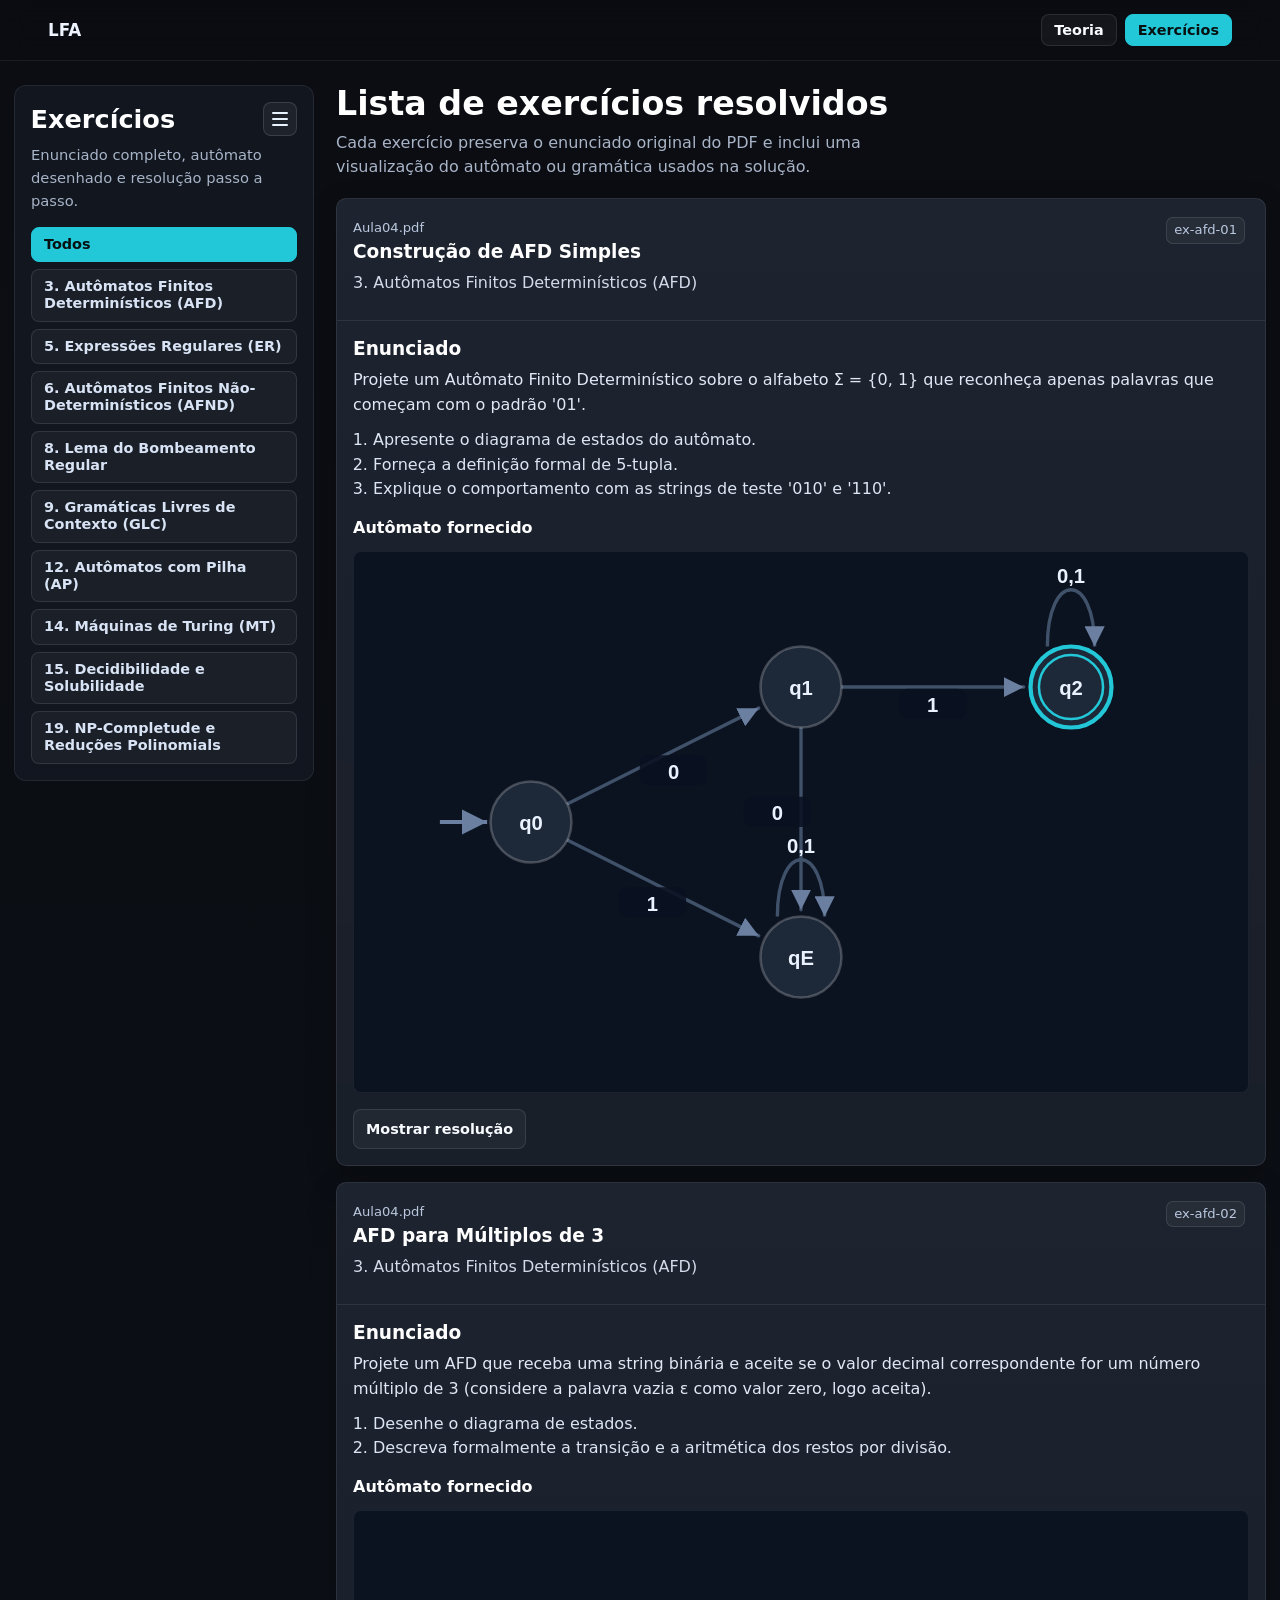
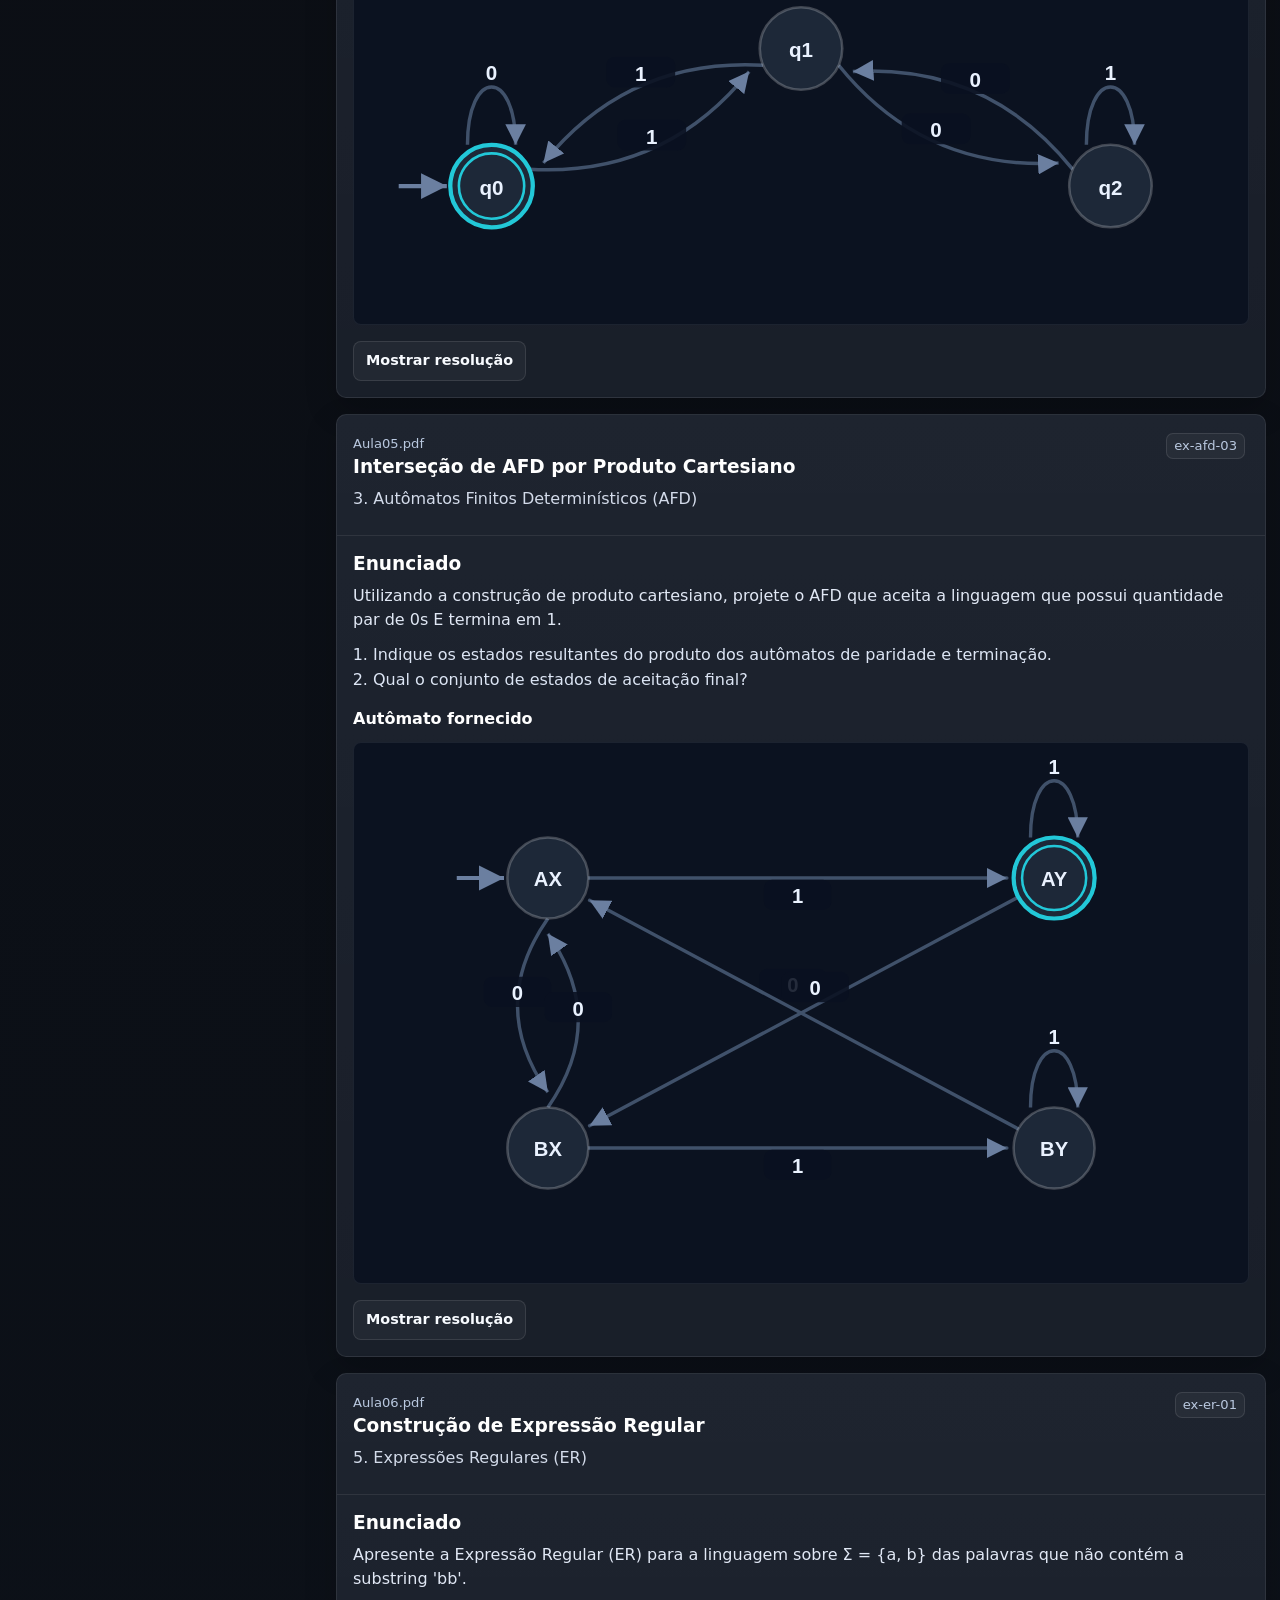
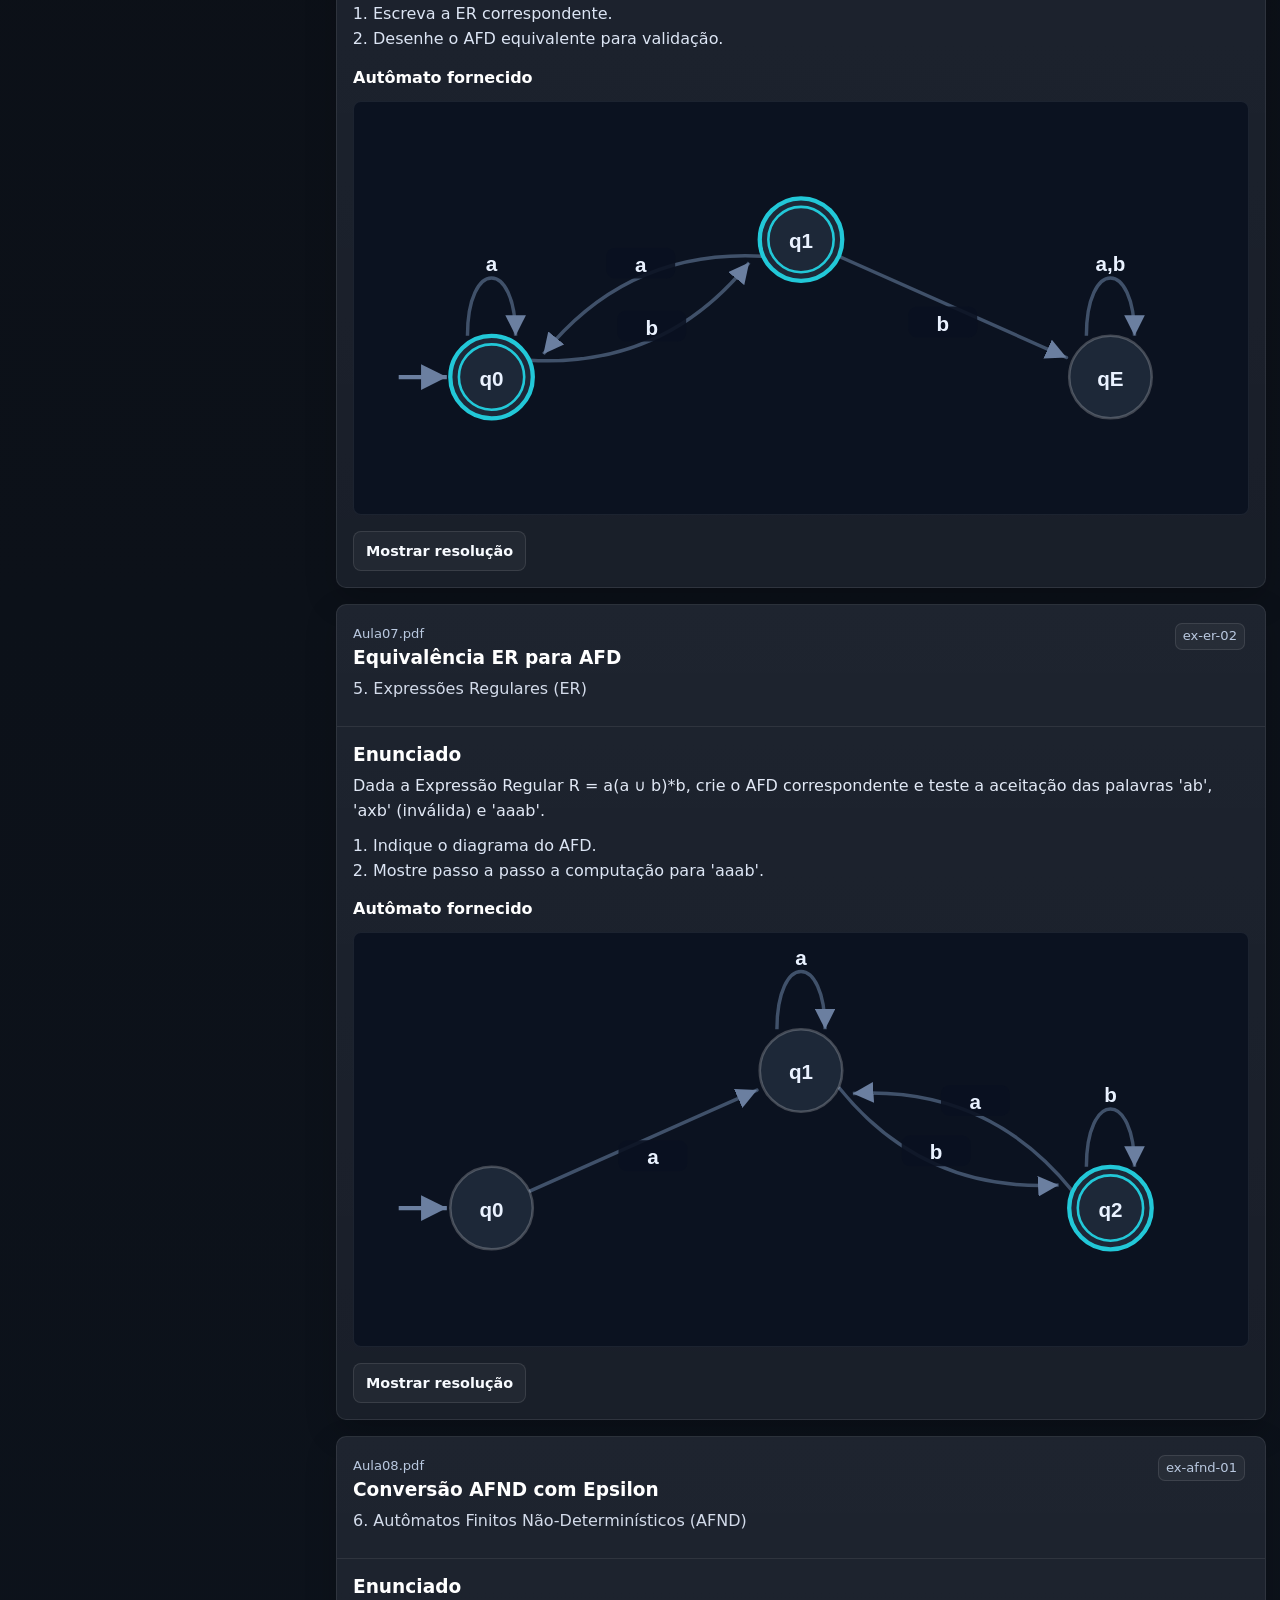
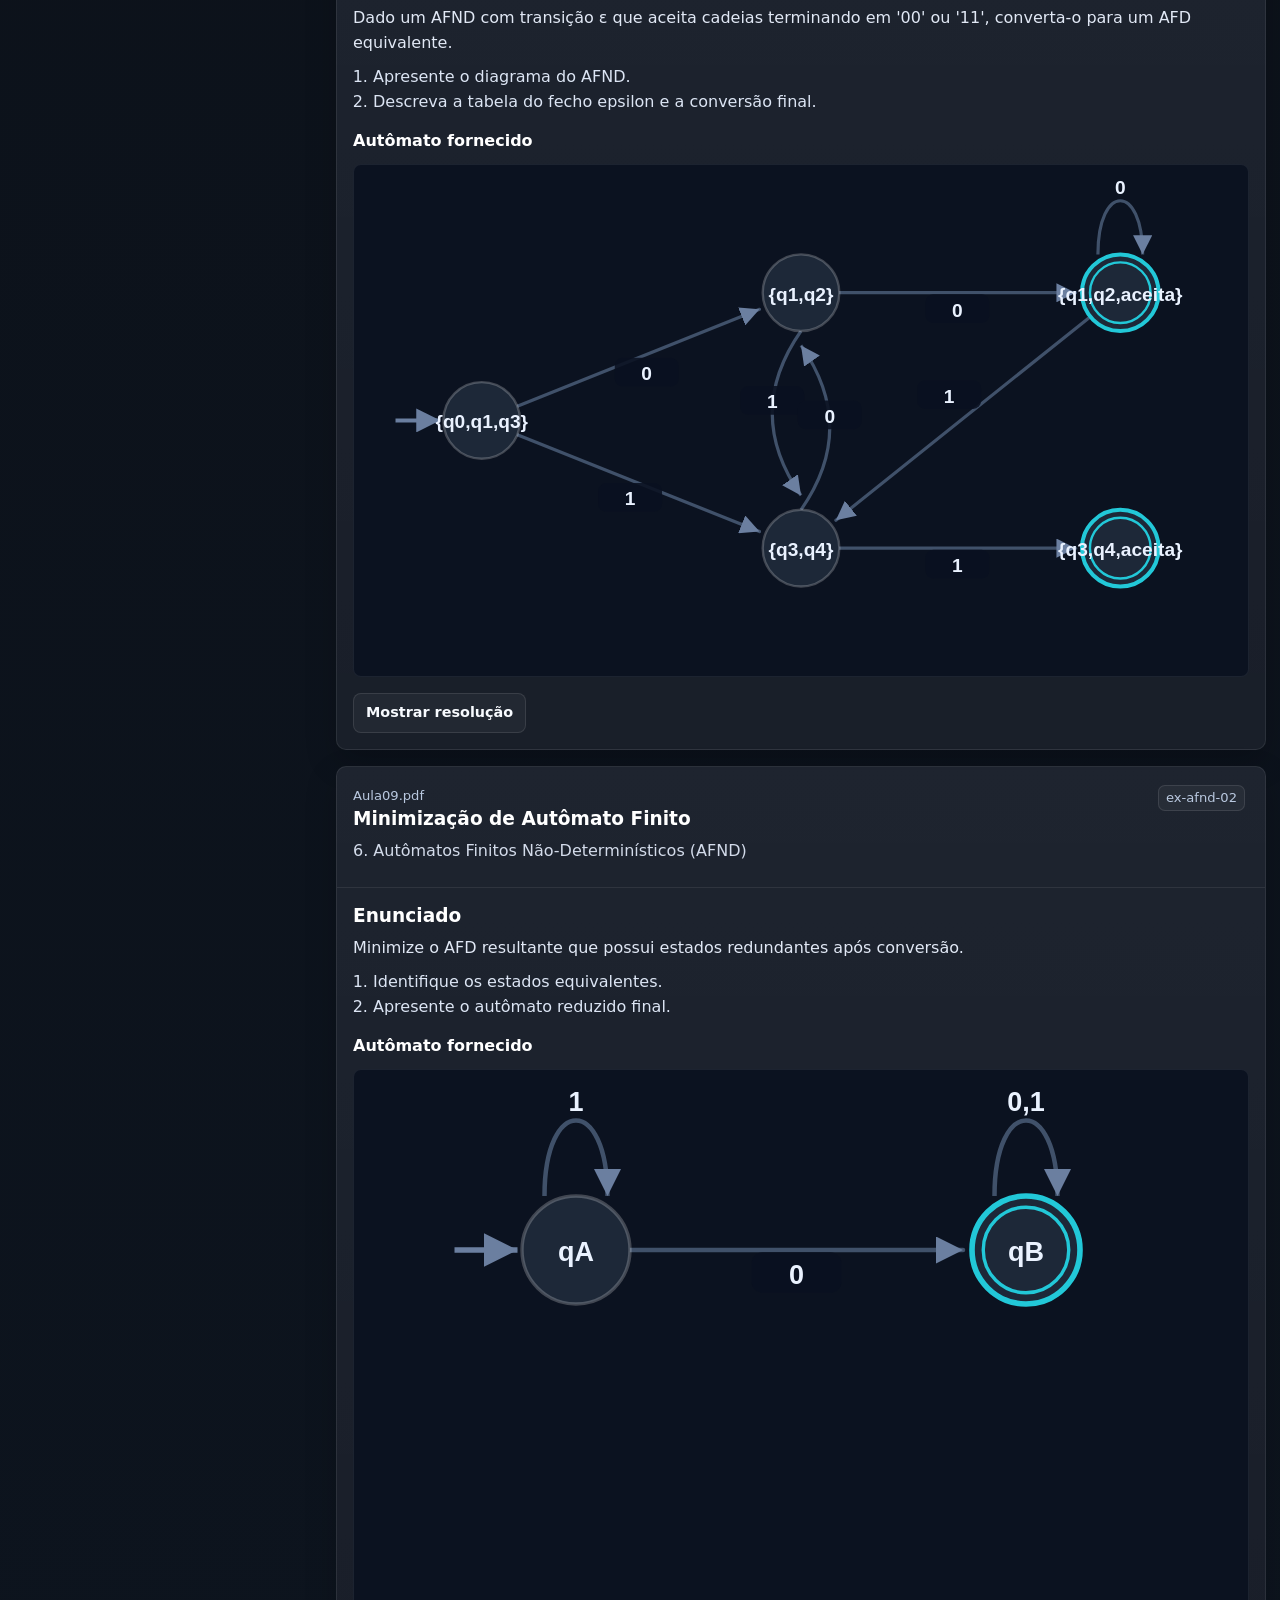
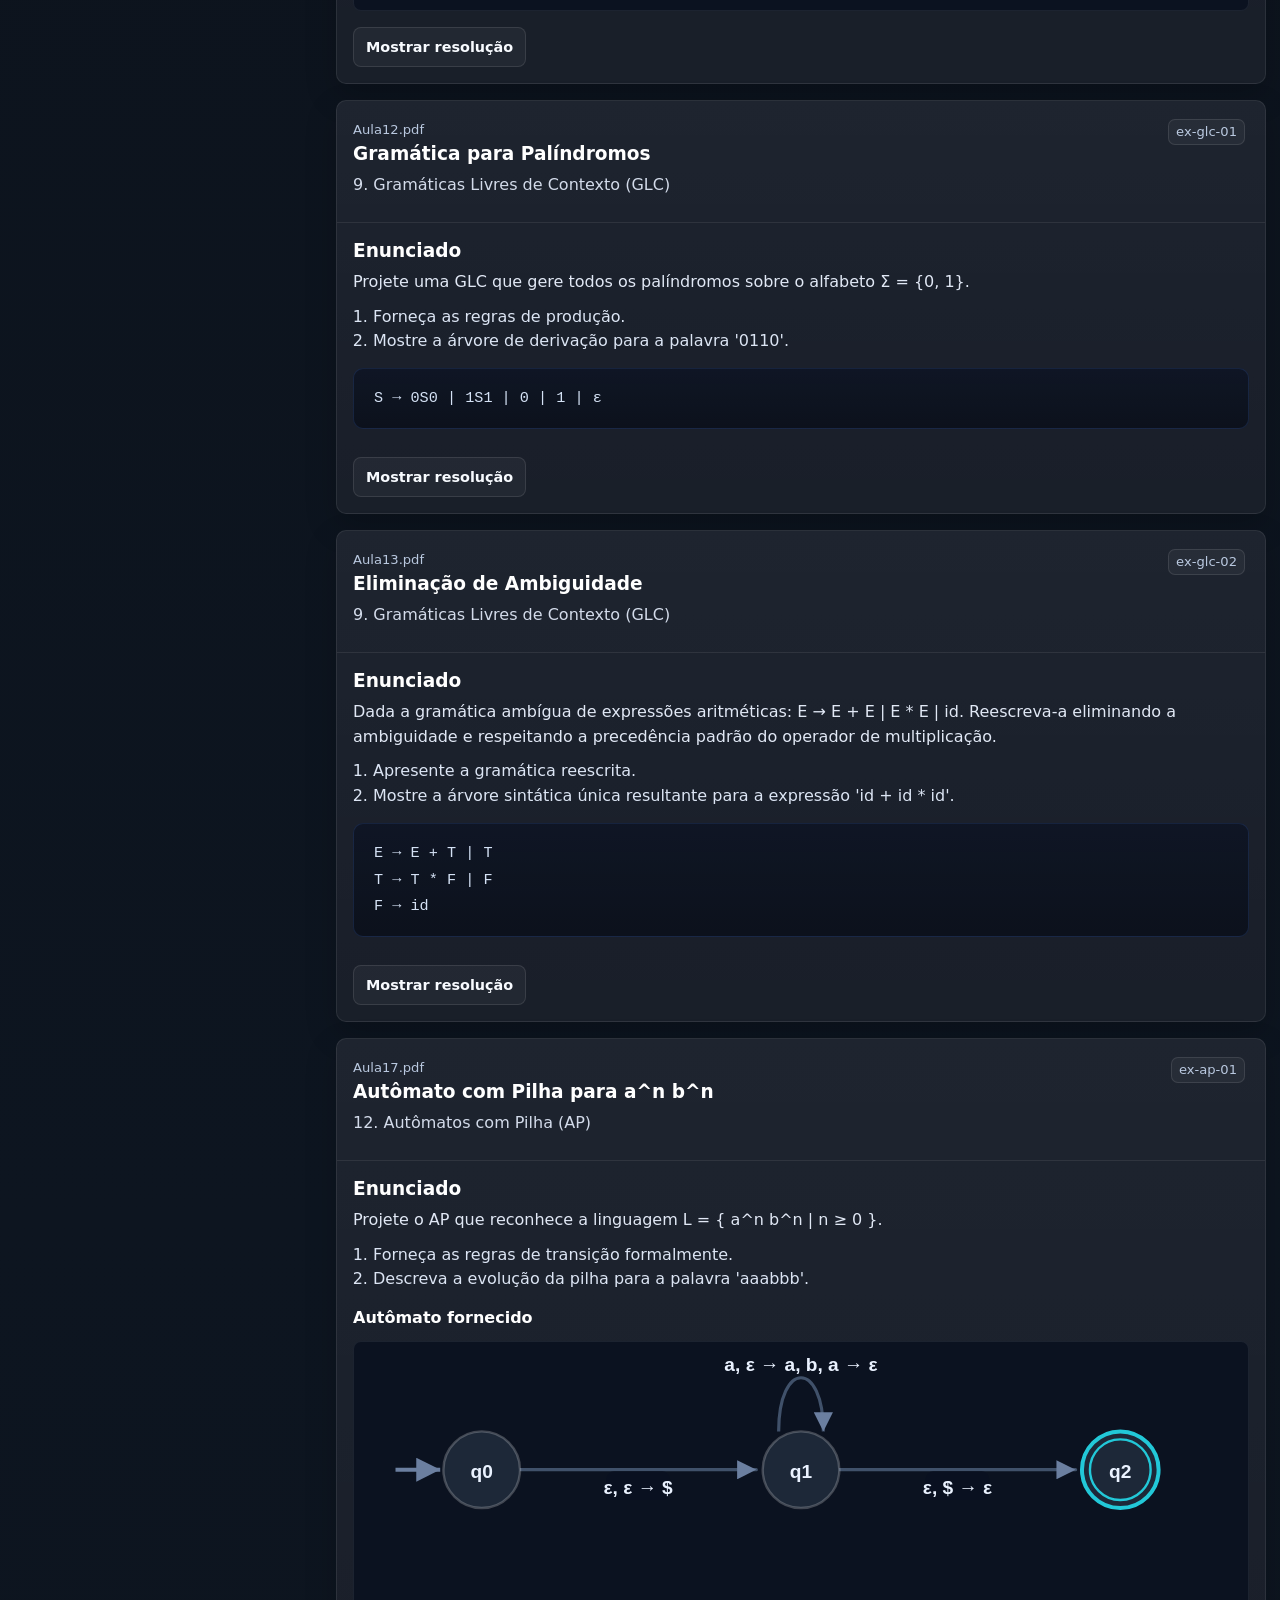
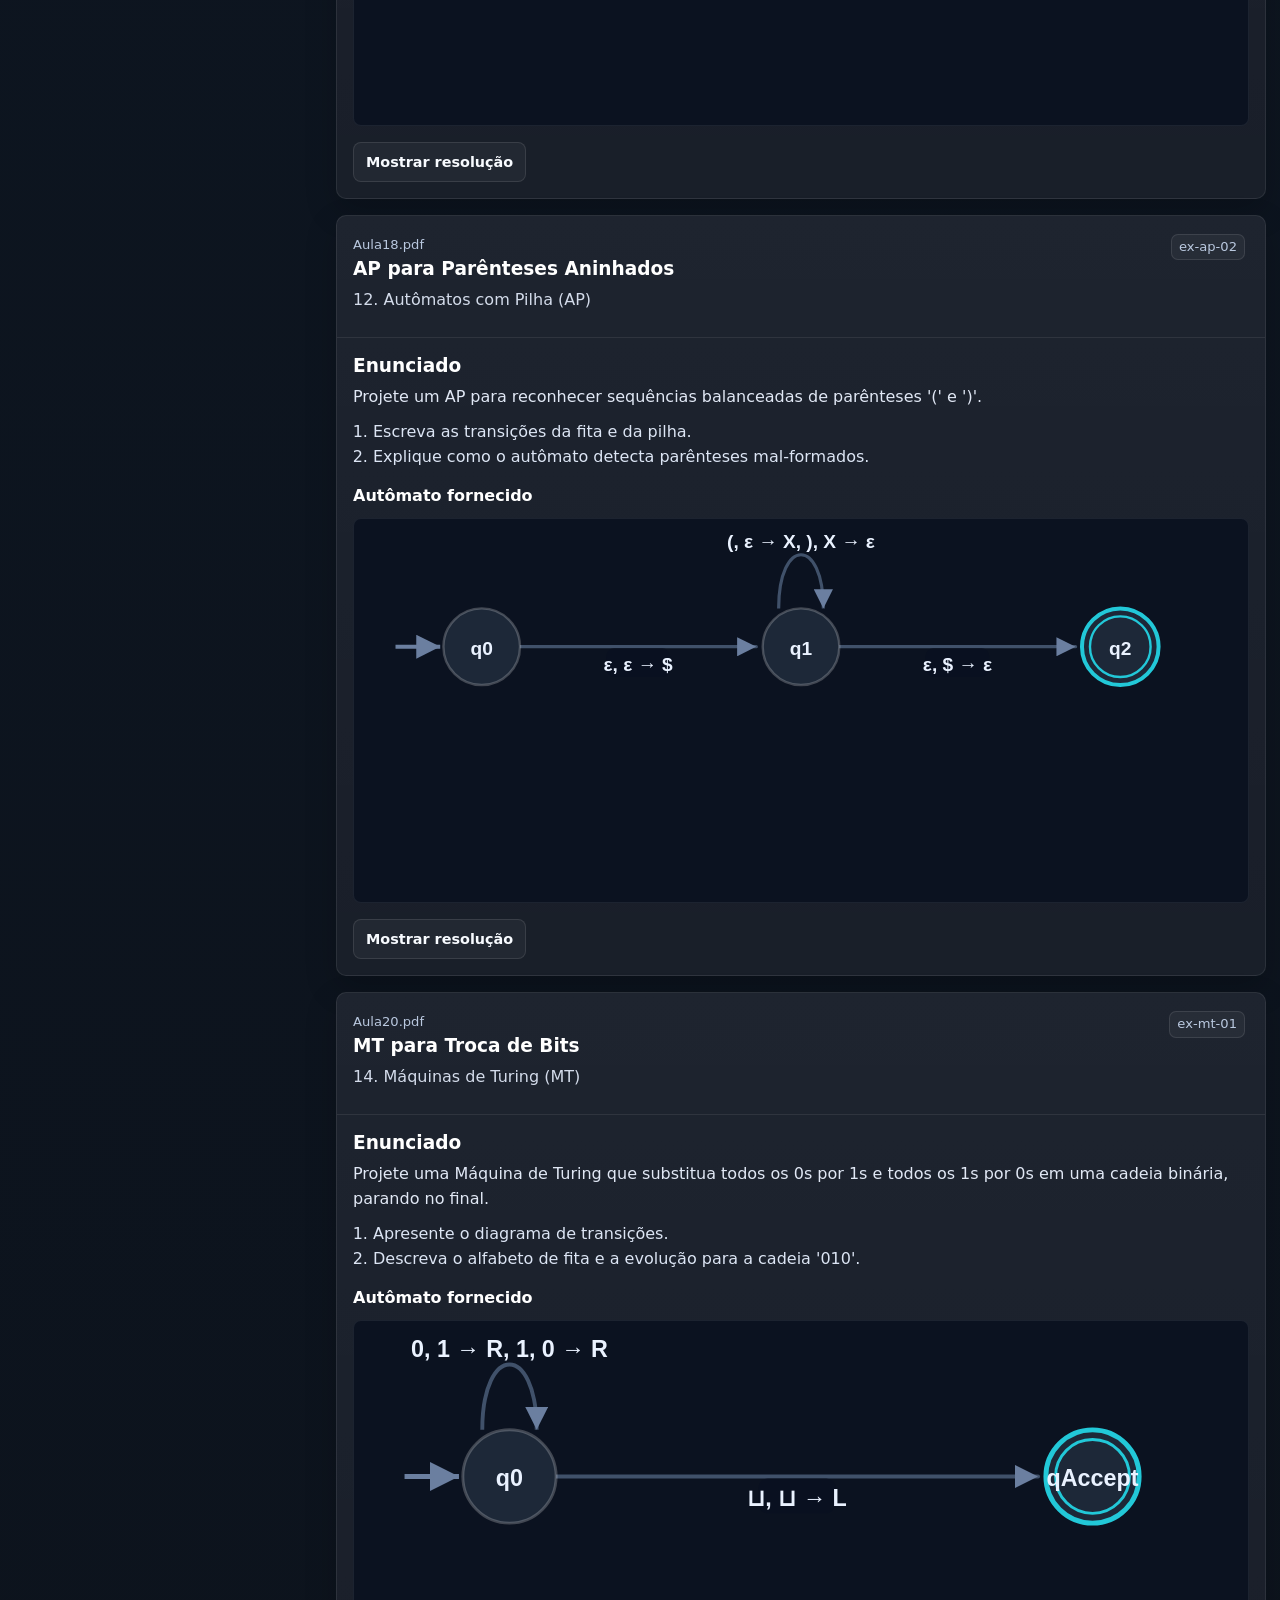
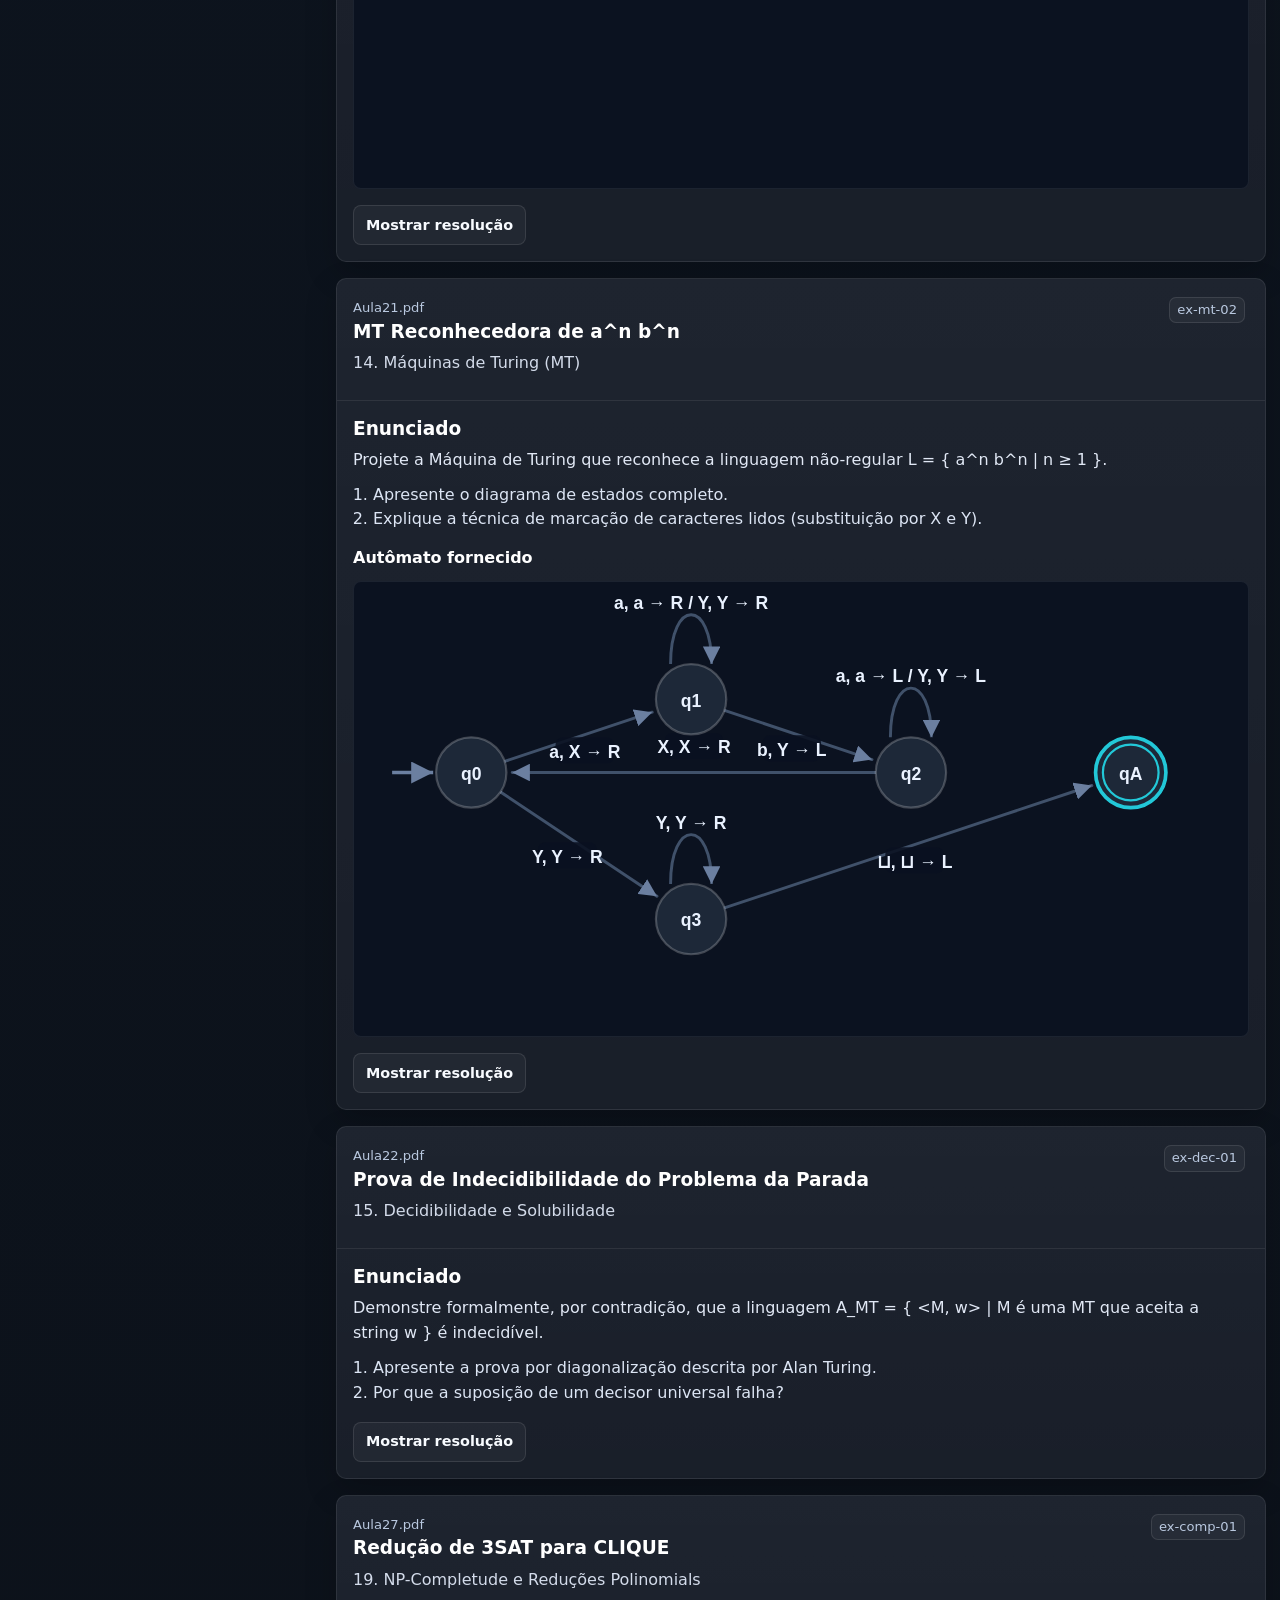
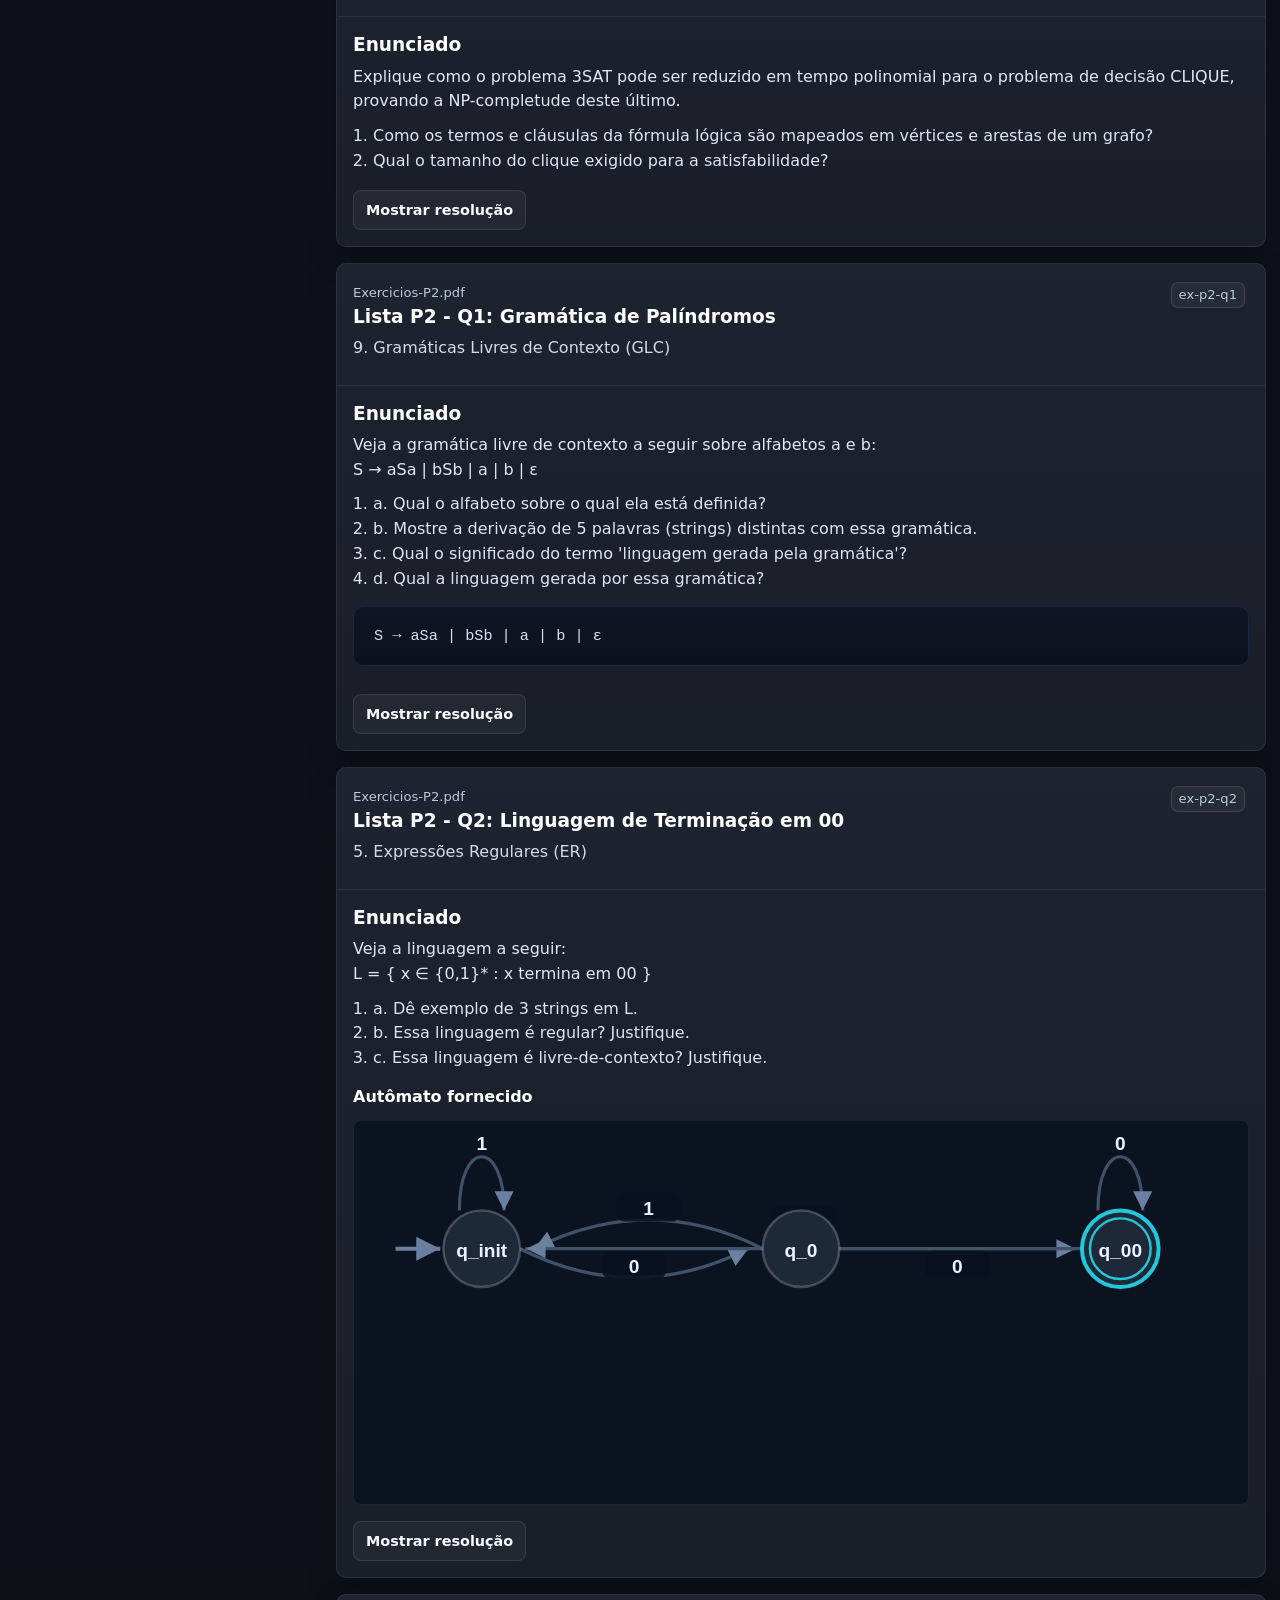
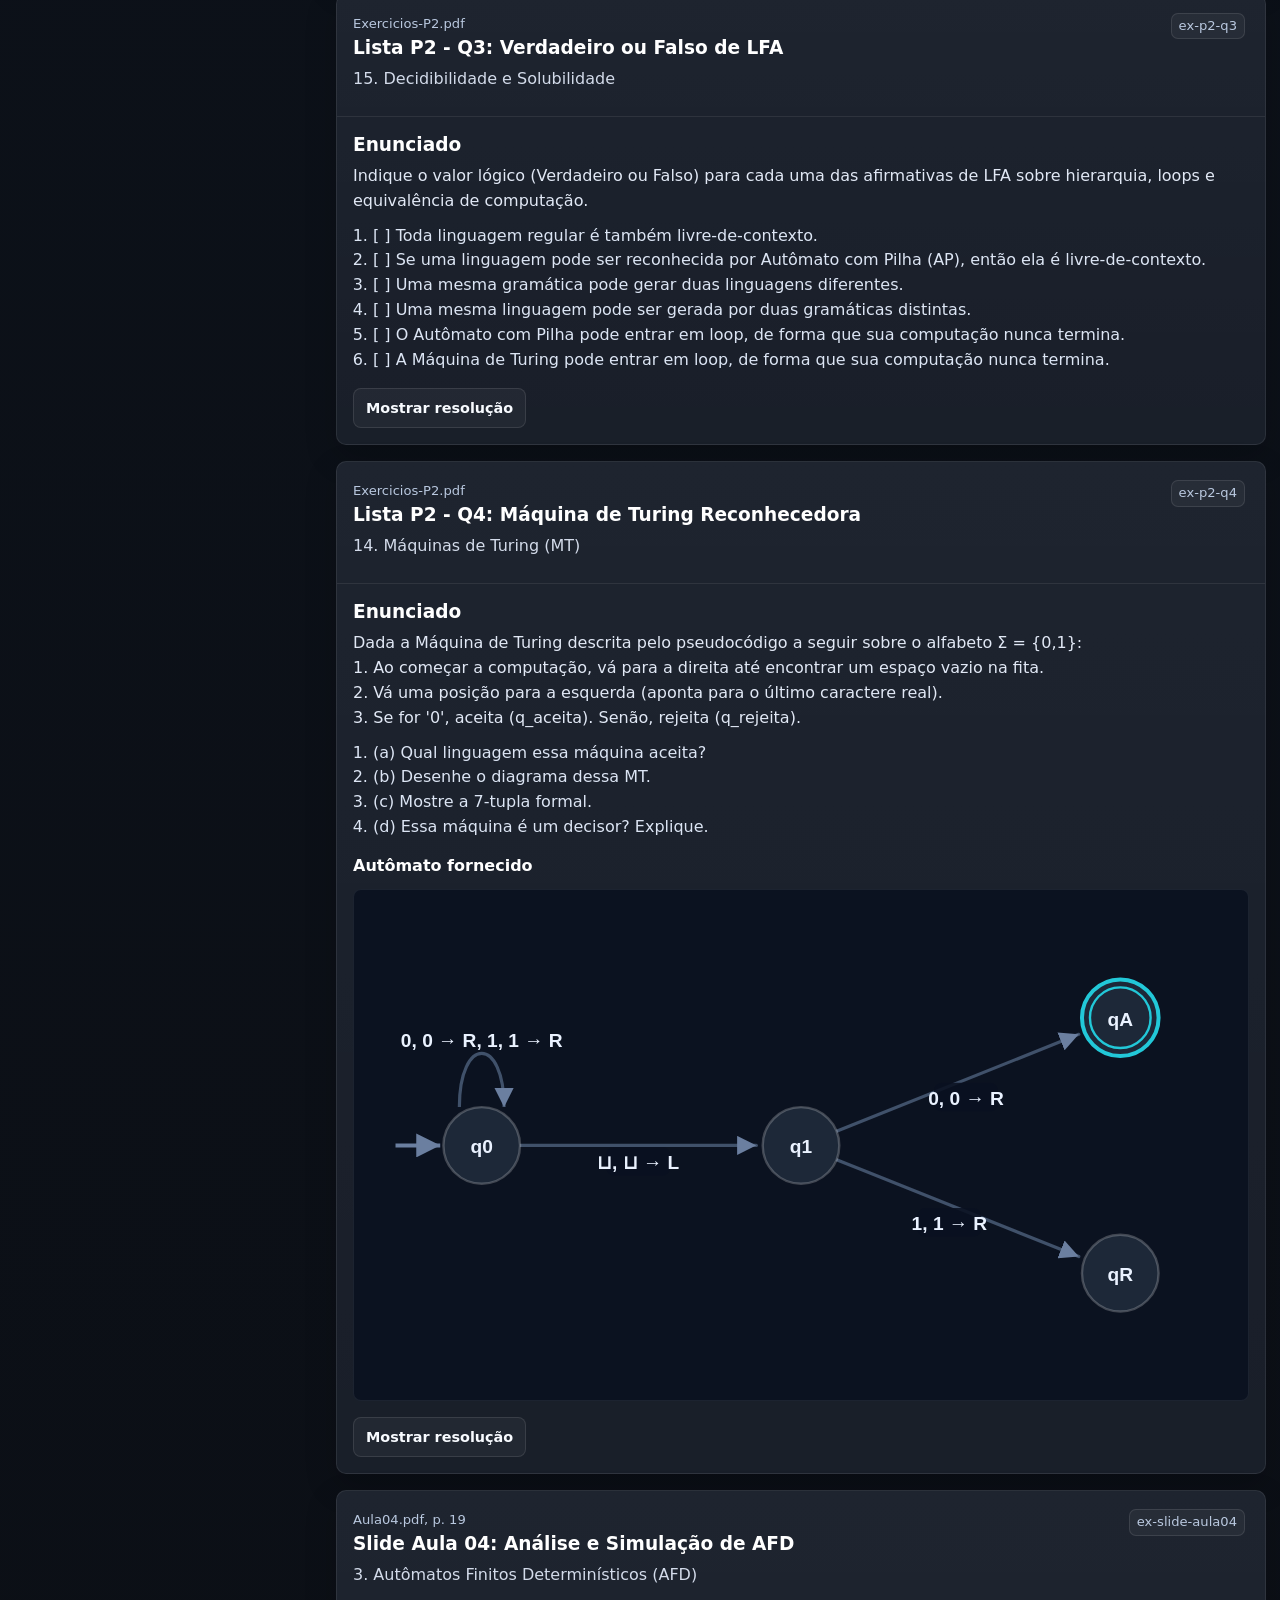
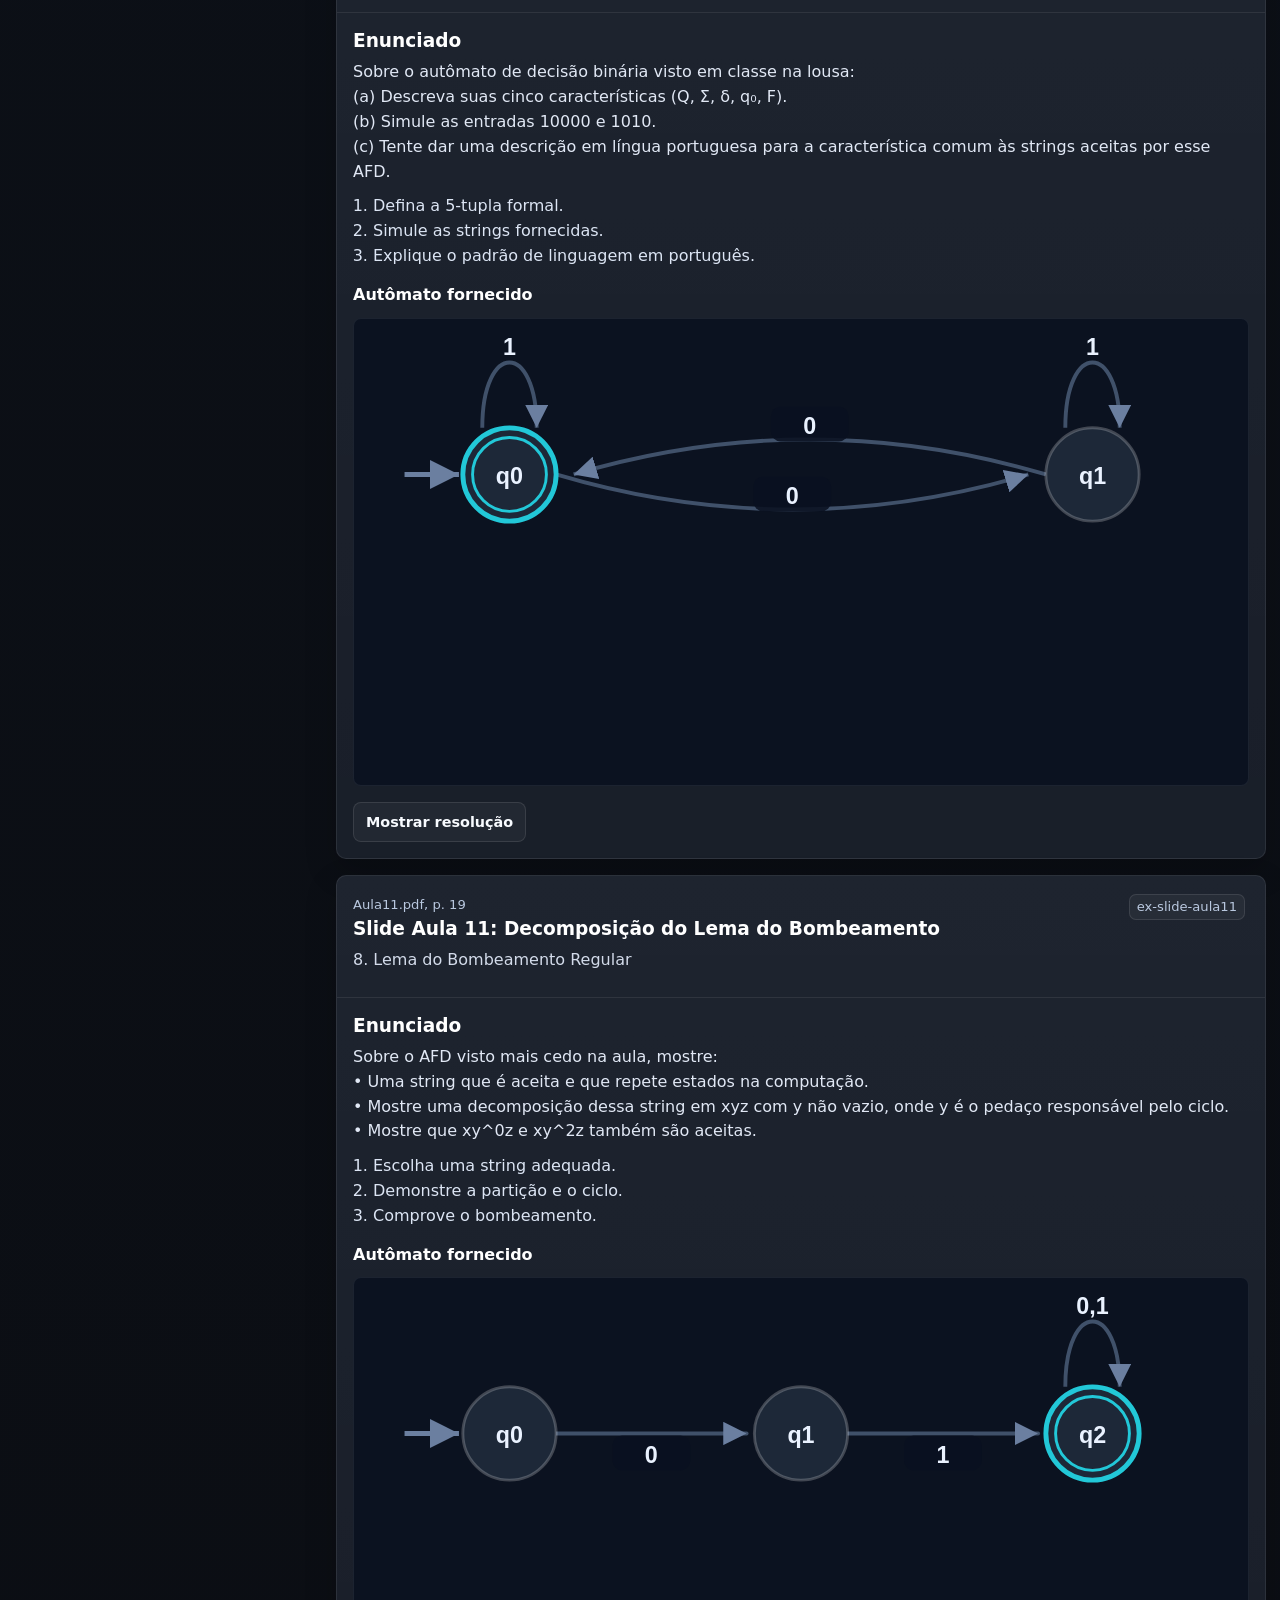
==== exercicios/index.html @ 789943cb "Initial commit" ====
<!doctype html>
<html lang="pt-BR">
<head>
  <meta charset="utf-8" />
  <meta name="viewport" content="width=device-width, initial-scale=1" />
  <meta name="description" content="Exercícios resolvidos de Linguagens Formais e Autômatos com enunciado, autômatos desenhados e resolução passo a passo." />
  <link rel="icon" href="data:," />
  <link rel="stylesheet" href="../assets/css/site.css" />
  <title>Exercícios - LFA</title>
</head>
<body data-view="exercises">
  <header class="topbar">
      <a class="brand" href="../index.html">LFA</a>
    <nav class="main-nav" aria-label="Navegação principal">
      <a href="../teoria/index.html">Teoria</a>
      <a class="active" href="index.html">Exercícios</a>
    </nav>
  </header>

  <main class="app-layout" data-sidebar-layout>
    <aside id="exerciseRail" class="rail">
      <div class="rail-head">
        <h1 class="rail-title">Exercícios</h1>
        <button class="rail-toggle" type="button" data-sidebar-toggle aria-controls="exerciseRail" aria-expanded="true" title="Recolher menu">
          <span class="rail-toggle-lines" aria-hidden="true"></span>
          <span class="sr-only">Alternar menu lateral</span>
        </button>
      </div>
      <div class="rail-content">
        <p>Enunciado completo, autômato desenhado e resolução passo a passo.</p>
        <div id="exerciseFilters" class="tab-list"></div>
      </div>
    </aside>
    <section class="content-stage">
      <div class="section-heading tight">
        <h2>Lista de exercícios resolvidos</h2>
        <p>Cada exercício preserva o enunciado original do PDF e inclui uma visualização do autômato ou gramática usados na solução.</p>
      </div>
      <div id="exerciseList" class="exercise-list"></div>
    </section>
  </main>

  <script src="../assets/js/site-data.js"></script>
  <script src="../assets/js/site.js"></script>
</body>
</html>
---- assets/css/site.css ----
/* ===================================================================
   Linguagens Formais e Autômatos – site.css
   Dark-themed · Glassmorphism · Cyan/Teal accent
   =================================================================== */

/* ── Design Tokens ────────────────────────────────────────────────── */
:root{
  --bg:#0b0d12;
  --bg-soft:#111722;
  --panel:#151b26;
  --panel-2:#1c2533;
  --text:#eef4ff;
  --muted:#a8b4c7;
  --line:#344256;
  --accent:#22c8d8;          /* cyan/teal – cor primária */
  --accent-dark:#179ba8;
  --accent-glow:rgba(34,200,216,.25);
  --blue:#4f8cff;
  --orange:#f5a524;
  --red:#ef4b4b;
  --purple:#a77cff;
  --green:#1db77f;
  --shadow:0 18px 48px rgba(0,0,0,.28);
}

/* ── Reset & Base ─────────────────────────────────────────────────── */
*{box-sizing:border-box}
html{scroll-behavior:smooth}
body{
  margin:0;
  background:linear-gradient(180deg,#0b0d12 0%,#0d1520 44%,#0b0d12 100%);
  color:var(--text);
  font-family:Inter,ui-sans-serif,system-ui,-apple-system,Segoe UI,Roboto,Arial,sans-serif;
  line-height:1.55;
}
a{color:inherit;text-decoration:none}
p{color:#d3dbea;margin:8px 0}
h1,h2,h3{margin:0;color:#fff;letter-spacing:0}
h1{font-size:clamp(2.2rem,4.6vw,4.9rem);line-height:1.02}
h2{font-size:clamp(1.6rem,2.6vw,2.4rem);line-height:1.12}
h3{font-size:1.16rem;line-height:1.25}

/* ── Utility ──────────────────────────────────────────────────────── */
.sr-only{
  position:absolute;
  width:1px;
  height:1px;
  padding:0;
  margin:-1px;
  overflow:hidden;
  clip:rect(0,0,0,0);
  white-space:nowrap;
  border:0;
}

/* ── Topbar ───────────────────────────────────────────────────────── */
.topbar{
  position:sticky;
  z-index:20;
  top:0;
  display:flex;
  align-items:center;
  justify-content:space-between;
  gap:18px;
  padding:14px clamp(18px,4vw,48px);
  background:rgba(11,13,18,.84);
  border-bottom:1px solid rgba(255,255,255,.07);
  backdrop-filter:blur(14px);
}
.brand{font-weight:850;font-size:1.05rem}

/* ── Navigation ───────────────────────────────────────────────────── */
.main-nav{display:flex;gap:8px;flex-wrap:wrap;justify-content:flex-end}
.main-nav a,.button,.tab-list button,.step-controls button{
  border:1px solid rgba(255,255,255,.1);
  background:rgba(255,255,255,.045);
  color:#f8fbff;
  border-radius:8px;
  padding:8px 12px;
  font:700 .9rem/1 Inter,system-ui,sans-serif;
  cursor:pointer;
}
.main-nav a:hover,.main-nav a.active,.button.primary,.tab-list button.active,.step-controls button:hover{
  background:var(--accent);
  border-color:var(--accent);
  color:#071111;
}

/* ── Main container ───────────────────────────────────────────────── */
main{width:min(1180px,calc(100% - 36px));margin:0 auto}

/* ── Hero ─────────────────────────────────────────────────────────── */
.hero{
  min-height:calc(100vh - 72px);
  display:grid;
  grid-template-columns:minmax(0,1.05fr) minmax(320px,.78fr);
  gap:34px;
  align-items:center;
  padding:56px 0;
}
.hero p{max-width:760px;font-size:1.08rem;color:#c7d3e6}
.hero-actions{display:flex;gap:10px;flex-wrap:wrap;margin-top:22px}
.button{display:inline-flex;align-items:center;justify-content:center;min-height:40px}

/* ── Hero Panel (automaton preview) ───────────────────────────────── */
.hero-panel{
  border:1px solid rgba(255,255,255,.09);
  background:linear-gradient(180deg,rgba(255,255,255,.05),rgba(255,255,255,.025)),var(--panel);
  border-radius:14px;
  padding:18px;
  box-shadow:var(--shadow);
}

/* ── Automaton preview (hero) ─────────────────────────────────────── */
.automaton-preview{
  position:relative;
  aspect-ratio:3/2;
  border-radius:10px;
  overflow:hidden;
  background:
    radial-gradient(circle at 22% 24%,rgba(34,200,216,.22),transparent 28%),
    radial-gradient(circle at 72% 70%,rgba(79,140,255,.18),transparent 28%),
    #0f1520;
}
.automaton-preview svg{position:absolute;inset:0;width:100%;height:100%}

/* State circles inside preview */
.automaton-preview .state{
  position:absolute;
  left:var(--x);
  top:var(--y);
  z-index:2;
  display:grid;
  place-items:center;
  width:38px;
  height:38px;
  transform:translate(-50%,-50%);
  border-radius:50%;
  background:#122030;
  border:2px solid #b7c7e6;
  font-weight:850;
  font-size:.82rem;
  color:var(--text);
  transition:border-color .25s ease,box-shadow .25s ease;
}
.automaton-preview .state.accepting{
  box-shadow:0 0 0 3px #122030, 0 0 0 5px #b7c7e6;
}

/* ── Mini Stats ───────────────────────────────────────────────────── */
.mini-stats{display:grid;grid-template-columns:repeat(3,1fr);gap:10px;margin-top:12px}
.stat{border:1px solid rgba(255,255,255,.08);background:var(--panel-2);border-radius:8px;padding:12px}
.stat strong{display:block;font-size:1.55rem}
.stat span{font-size:.82rem;color:var(--muted)}

/* ── Sections ─────────────────────────────────────────────────────── */
.section-shell{padding:22px 0 48px}
.section-shell.compact{padding-top:0}
.section-heading{display:flex;justify-content:space-between;gap:20px;align-items:end;margin-bottom:18px}
.section-heading p{max-width:620px;color:var(--muted)}
.section-heading.tight{align-items:start;display:block}

/* ── Cards Grids ──────────────────────────────────────────────────── */
.topic-grid,.animation-grid{display:grid;grid-template-columns:repeat(3,minmax(0,1fr));gap:14px}

.topic-card,.animation-card,.content-card,.exercise-card{
  border:1px solid rgba(255,255,255,.08);
  background:linear-gradient(180deg,rgba(255,255,255,.04),rgba(255,255,255,.015)),var(--panel);
  border-radius:10px;
  padding:16px;
  box-shadow:0 12px 32px rgba(0,0,0,.18);
}

.topic-card small,.source,.tag{color:#b9c8df;font-size:.82rem}
.source{display:inline-block;max-width:100%;overflow-wrap:anywhere;word-break:break-word}
.tag{
  display:inline-flex;
  align-items:center;
  border:1px solid rgba(255,255,255,.1);
  border-radius:7px;
  padding:2px 7px;
  background:rgba(255,255,255,.045);
  margin:2px 4px 2px 0;
}

/* ── App Layout (teoria / exercícios) ─────────────────────────────── */
.app-layout{
  display:grid;
  grid-template-columns:300px minmax(0,1fr);
  gap:22px;
  align-items:start;
  width:min(1480px,calc(100% - 28px));
  padding:24px 0 54px;
  transition:grid-template-columns .2s ease;
}
.app-layout.rail-collapsed{
  grid-template-columns:58px minmax(0,1fr);
}

/* ── Rail / Sidebar ───────────────────────────────────────────────── */
.rail{
  position:sticky;
  top:72px;
  max-height:calc(100vh - 92px);
  overflow:auto;
  border:1px solid rgba(255,255,255,.08);
  background:rgba(18,24,34,.9);
  border-radius:12px;
  padding:16px;
  transition:padding .2s ease,background .2s ease;
}
.rail h1{font-size:1.6rem}
.rail p{font-size:.92rem;color:var(--muted)}
.rail-head{display:flex;align-items:center;justify-content:space-between;gap:12px}

.rail-toggle{
  flex:0 0 auto;
  display:grid;
  place-items:center;
  width:34px;
  height:34px;
  border:1px solid rgba(255,255,255,.13);
  border-radius:8px;
  background:rgba(255,255,255,.055);
  cursor:pointer;
}
.rail-toggle:hover{border-color:var(--accent);background:rgba(34,200,216,.16)}

.rail-toggle-lines,.rail-toggle-lines::before,.rail-toggle-lines::after{
  display:block;
  width:16px;
  height:2px;
  border-radius:3px;
  background:#e9f3ff;
}
.rail-toggle-lines{position:relative}
.rail-toggle-lines::before,.rail-toggle-lines::after{content:"";position:absolute;left:0}
.rail-toggle-lines::before{top:-6px}
.rail-toggle-lines::after{top:6px}

.rail-content{transition:opacity .15s ease,transform .15s ease}
.rail.is-collapsed{padding:12px 8px;overflow:hidden}
.rail.is-collapsed .rail-head{justify-content:center}
.rail.is-collapsed .rail-title,.rail.is-collapsed .rail-content{
  width:0;height:0;opacity:0;overflow:hidden;pointer-events:none;transform:translateX(-8px);
}

/* ── Tab list ─────────────────────────────────────────────────────── */
.tab-list{display:flex;flex-direction:column;gap:7px;margin-top:14px}
.tab-list button{text-align:left;line-height:1.2;color:#d8e3f5}
.tab-list button.active{color:#071111}

/* ── Content Stage ────────────────────────────────────────────────── */
.content-stage{min-width:0}
.content-card{margin-bottom:16px}
.content-card h2{margin-bottom:4px}
.content-card h3{margin-top:18px}
.content-card ul,.content-card ol{color:#d7dfec;padding-left:20px}
.content-card li{margin:6px 0}

/* ── Formula / Code ───────────────────────────────────────────────── */
.formula{
  overflow:auto;
  border:1px solid rgba(255,255,255,.08);
  border-radius:8px;
  background:#090e18;
  color:#dff6ff;
  padding:10px 12px;
  font-family:ui-monospace,SFMono-Regular,Menlo,Consolas,monospace;
}

/* ── Visual Cards ─────────────────────────────────────────────────── */
.visual-grid{display:grid;gap:14px;margin-top:16px}
.visual-card{border:1px solid rgba(255,255,255,.08);border-radius:10px;background:#101620;padding:12px}

/* ── Graph Box (legacy compat) ────────────────────────────────────── */
.graph-box{
  min-height:320px;
  display:grid;
  place-items:center;
  border:1px solid rgba(255,255,255,.07);
  border-radius:8px;
  background:#0b1220;
  overflow:hidden;
}
.graph-box svg{
  display:block;
  width:100%;
  max-width:100%;
  height:auto;
  max-height:min(62vh,540px);
  min-height:260px;
  aspect-ratio:var(--graph-ratio,720 / 380);
}

/* ── Step Controls ────────────────────────────────────────────────── */
.step-controls{display:flex;align-items:center;gap:8px;margin-top:10px}
.step-controls span{flex:1;text-align:center;color:var(--muted);font-size:.9rem}
.step-text{margin-top:10px;border-left:3px solid var(--orange);padding-left:10px;color:#dce7f7}

/* ── Exercises ────────────────────────────────────────────────────── */
.exercise-list{display:grid;gap:16px}
.exercise-card{padding:0;overflow:hidden}
.exercise-head{display:flex;justify-content:space-between;gap:12px;align-items:start;padding:16px;border-bottom:1px solid rgba(255,255,255,.08)}
.exercise-body{display:block;padding:16px}
.solution-toggle{margin-top:16px}
.prompt{white-space:pre-line;color:#e1e8f5}
.question-list{margin:10px 0 0;padding-left:20px;color:#dce5f4}
.solution{border-top:1px solid rgba(255,255,255,.08);padding:16px;background:rgba(255,255,255,.025)}
.solution ol{padding-left:20px;color:#dce5f4}
.solution-graph{margin-top:14px}
.solution-graph h4{margin:0 0 10px;color:#fff;font-size:1rem}
.prompt-graph-grid{display:grid;grid-template-columns:repeat(auto-fit,minmax(260px,1fr));gap:12px;margin-top:14px}
.prompt-graph-grid .solution-graph{margin-top:0}
.prompt-graph-grid .graph-box{min-height:260px}

/* ── Table / Matrix ───────────────────────────────────────────────── */
.matrix-wrap{margin-top:16px;overflow:auto}
.matrix-wrap h3{margin-bottom:8px}
.table-scroll{margin-top:16px;overflow:auto}
.table-scroll h4{margin:0 0 8px;color:#fff;font-size:1rem}

/* ── Footer ───────────────────────────────────────────────────────── */
.footer{width:min(1180px,calc(100% - 36px));margin:0 auto;padding:28px 0 42px;color:var(--muted)}

/* ── SVG Typography ───────────────────────────────────────────────── */
.svg-label{font-family:Inter,Arial,sans-serif;font-size:12px;font-weight:800;fill:#eaf2ff}
.svg-muted{fill:#b6c3d8}


/* ===================================================================
   AUTOMATA-SPECIFIC STYLES
   =================================================================== */

/* ── Automaton Box ────────────────────────────────────────────────── */
.automaton-box{
  position:relative;
  min-height:320px;
  display:grid;
  place-items:center;
  border:1px solid rgba(34,200,216,.12);
  border-radius:10px;
  background:
    radial-gradient(ellipse 60% 50% at 50% 50%,rgba(34,200,216,.06),transparent),
    #0b1220;
  overflow:hidden;
  box-shadow:inset 0 1px 0 rgba(255,255,255,.04);
}
.automaton-box svg{
  display:block;
  width:100%;
  max-width:100%;
  height:auto;
  max-height:min(62vh,540px);
  min-height:260px;
  aspect-ratio:var(--automaton-ratio,720 / 380);
}

/* ── SVG Automaton States ─────────────────────────────────────────── */
.automaton-box .svg-state{
  fill:#132030;
  stroke:#6b849e;
  stroke-width:2;
  transition:fill .22s ease,stroke .22s ease,filter .22s ease;
}
.automaton-box .svg-state-label{
  font-family:Inter,Arial,sans-serif;
  font-size:13px;
  font-weight:800;
  fill:#eaf2ff;
  text-anchor:middle;
  dominant-baseline:central;
  pointer-events:none;
}

/* ── SVG Transitions ──────────────────────────────────────────────── */
.automaton-box .svg-transition{
  fill:none;
  stroke:#5e718d;
  stroke-width:2;
  stroke-linecap:round;
  transition:stroke .22s ease,stroke-width .22s ease;
}
.automaton-box .svg-transition-label{
  font-family:Inter,Arial,sans-serif;
  font-size:11px;
  font-weight:700;
  fill:#a8bdd5;
}
.automaton-box .svg-arrowhead{
  fill:#5e718d;
  transition:fill .22s ease;
}
/* Initial state arrow */
.automaton-box .svg-initial-arrow{
  fill:none;
  stroke:var(--accent);
  stroke-width:2;
  stroke-linecap:round;
}
.automaton-box .svg-initial-arrowhead{
  fill:var(--accent);
}

/* ── State: Active (animação de simulação) ────────────────────────── */
.state-active .svg-state,
.svg-state.state-active{
  fill:rgba(34,200,216,.2);
  stroke:var(--accent);
  stroke-width:2.5;
  filter:drop-shadow(0 0 10px rgba(34,200,216,.45));
}
.state-active .svg-state-label,
.svg-state.state-active + .svg-state-label{
  fill:#fff;
}

/* ── State: Accepting (estado de aceitação – duplo círculo) ───────── */
.state-accepting .svg-state,
.svg-state.state-accepting{
  stroke:#22c8d8;
  stroke-width:2;
}
/* segundo círculo interno para duplo-círculo */
.state-accepting .svg-state-inner,
.svg-state-inner.state-accepting{
  fill:none;
  stroke:#22c8d8;
  stroke-width:2;
}

/* Accepting + Active */
.state-accepting.state-active .svg-state{
  fill:rgba(34,200,216,.25);
  filter:drop-shadow(0 0 14px rgba(34,200,216,.55));
}

/* ── Transition: Active (animação de simulação) ───────────────────── */
.transition-active .svg-transition,
.svg-transition.transition-active{
  stroke:var(--accent);
  stroke-width:3;
  filter:drop-shadow(0 0 6px rgba(34,200,216,.5));
}
.transition-active .svg-arrowhead,
.svg-arrowhead.transition-active{
  fill:var(--accent);
}
.transition-active .svg-transition-label,
.svg-transition-label.transition-active{
  fill:#fff;
  font-weight:800;
}

/* ── Turing Machine – Tape Display ────────────────────────────────── */
.tape-display{
  display:flex;
  align-items:center;
  gap:0;
  margin:16px auto;
  padding:6px 12px;
  overflow-x:auto;
  border:1px solid rgba(34,200,216,.15);
  border-radius:10px;
  background:linear-gradient(180deg,rgba(255,255,255,.03),rgba(255,255,255,.01)),#0d1420;
  box-shadow:inset 0 2px 6px rgba(0,0,0,.25);
  scrollbar-width:thin;
  scrollbar-color:rgba(34,200,216,.25) transparent;
}
.tape-cell{
  flex:0 0 auto;
  display:grid;
  place-items:center;
  width:42px;
  height:46px;
  border:1px solid rgba(255,255,255,.1);
  border-right:none;
  background:rgba(255,255,255,.025);
  font-family:ui-monospace,SFMono-Regular,Menlo,Consolas,monospace;
  font-size:1.05rem;
  font-weight:700;
  color:var(--text);
  transition:background .2s ease,border-color .2s ease,color .2s ease;
}
.tape-cell:first-child{border-radius:6px 0 0 6px}
.tape-cell:last-child{border-radius:0 6px 6px 0;border-right:1px solid rgba(255,255,255,.1)}
.tape-cell.blank{color:var(--muted);opacity:.45}
.tape-cell.read{color:rgba(168,180,199,.4);opacity:.6;background:rgba(0,0,0,.15)}


/* Cabeçote (head) – célula atualmente lida */
.tape-cell.head{
  background:rgba(34,200,216,.18);
  border-color:var(--accent);
  color:#fff;
  box-shadow:0 0 12px rgba(34,200,216,.3);
  position:relative;
}
.tape-cell.head::after{
  content:"▼";
  position:absolute;
  top:-18px;
  left:50%;
  transform:translateX(-50%);
  font-size:.7rem;
  color:var(--accent);
  text-shadow:0 0 6px rgba(34,200,216,.5);
}

/* ── Pushdown Automaton – Stack Display ───────────────────────────── */
.stack-display{
  display:flex;
  flex-direction:column;
  align-items:center;
  gap:0;
  min-width:68px;
  max-width:90px;
  margin:0 auto;
  border:1px solid rgba(167,124,255,.2);
  border-radius:8px;
  background:linear-gradient(180deg,rgba(255,255,255,.03),rgba(255,255,255,.01)),#0d1420;
  overflow:hidden;
  box-shadow:inset 0 2px 6px rgba(0,0,0,.25);
}
.stack-label{
  width:100%;
  padding:5px 0;
  text-align:center;
  font-size:.72rem;
  font-weight:700;
  letter-spacing:.06em;
  text-transform:uppercase;
  color:var(--muted);
  background:rgba(255,255,255,.04);
  border-bottom:1px solid rgba(255,255,255,.08);
}
.stack-cell{
  width:100%;
  display:grid;
  place-items:center;
  padding:7px 6px;
  border-bottom:1px solid rgba(255,255,255,.07);
  font-family:ui-monospace,SFMono-Regular,Menlo,Consolas,monospace;
  font-size:1rem;
  font-weight:700;
  color:var(--text);
  transition:background .2s ease;
}
.stack-cell:last-child{border-bottom:none}
.stack-cell.top{
  background:rgba(167,124,255,.15);
  color:#d5c4ff;
  box-shadow:inset 0 0 8px rgba(167,124,255,.12);
}
.stack-cell.bottom-marker{
  color:var(--muted);
  opacity:.5;
  font-size:.9rem;
}

/* ── Derivation Tree ──────────────────────────────────────────────── */
.derivation-tree{
  position:relative;
  min-height:280px;
  display:grid;
  place-items:center;
  border:1px solid rgba(245,165,36,.12);
  border-radius:10px;
  background:
    radial-gradient(ellipse 50% 45% at 50% 30%,rgba(245,165,36,.05),transparent),
    #0b1220;
  overflow:hidden;
  padding:16px;
}
.derivation-tree svg{
  display:block;
  width:100%;
  height:auto;
  max-height:min(55vh,480px);
  min-height:220px;
}
/* Tree node */
.derivation-tree .tree-node{
  fill:#132030;
  stroke:#7a8ea6;
  stroke-width:1.5;
  transition:fill .2s ease,stroke .2s ease;
}
.derivation-tree .tree-node.nonterminal{
  fill:rgba(245,165,36,.1);
  stroke:var(--orange);
}
.derivation-tree .tree-node.terminal{
  fill:rgba(34,200,216,.1);
  stroke:var(--accent);
  rx:4;
  ry:4;
}
.derivation-tree .tree-edge{
  fill:none;
  stroke:#5e718d;
  stroke-width:1.5;
}
.derivation-tree .tree-label{
  font-family:Inter,Arial,sans-serif;
  font-size:12px;
  font-weight:700;
  fill:#eaf2ff;
  text-anchor:middle;
  dominant-baseline:central;
}

/* ── Grammar Display ──────────────────────────────────────────────── */
.grammar-display{
  border:1px solid rgba(79,140,255,.15);
  border-radius:10px;
  background:linear-gradient(180deg,rgba(79,140,255,.04),transparent),#0c111c;
  padding:16px 20px;
  margin:12px 0;
  font-family:ui-monospace,SFMono-Regular,Menlo,Consolas,monospace;
  font-size:.95rem;
  line-height:1.75;
  color:#d5e2f5;
  overflow-x:auto;
}
.grammar-display .production{
  display:flex;
  align-items:baseline;
  gap:6px;
  padding:2px 0;
}
.grammar-display .nonterminal{
  color:var(--orange);
  font-weight:800;
}
.grammar-display .terminal{
  color:var(--accent);
  font-weight:700;
}
.grammar-display .arrow{
  color:var(--muted);
  margin:0 4px;
  user-select:none;
}
.grammar-display .pipe{
  color:var(--muted);
  margin:0 6px;
}
.grammar-display .epsilon{
  color:var(--purple);
  font-style:italic;
}

/* ── Regex Display ────────────────────────────────────────────────── */
.regex-display{
  display:inline-flex;
  align-items:center;
  gap:4px;
  border:1px solid rgba(34,200,216,.18);
  border-radius:8px;
  background:rgba(34,200,216,.06);
  padding:8px 16px;
  margin:8px 0;
  font-family:ui-monospace,SFMono-Regular,Menlo,Consolas,monospace;
  font-size:1.05rem;
  font-weight:600;
  color:var(--text);
  letter-spacing:.02em;
  word-break:break-all;
}
.regex-display .op{
  color:var(--accent);
  font-weight:800;
}
.regex-display .group{
  color:var(--orange);
}
.regex-display .char-class{
  color:var(--purple);
}
.regex-display .quantifier{
  color:var(--red);
  font-weight:800;
}

/* ── Simulation Controls Bar ──────────────────────────────────────── */
.sim-controls{
  display:flex;
  align-items:center;
  gap:8px;
  margin-top:12px;
  padding:8px 12px;
  border:1px solid rgba(255,255,255,.07);
  border-radius:8px;
  background:rgba(255,255,255,.025);
}
.sim-controls .sim-input{
  flex:1;
  min-width:120px;
  border:1px solid rgba(255,255,255,.12);
  border-radius:6px;
  background:rgba(0,0,0,.3);
  color:var(--text);
  font-family:ui-monospace,SFMono-Regular,Menlo,Consolas,monospace;
  font-size:.92rem;
  padding:6px 10px;
  outline:none;
  transition:border-color .2s ease;
}
.sim-controls .sim-input:focus{border-color:var(--accent)}
.sim-controls .sim-input::placeholder{color:rgba(168,180,199,.45)}

.sim-status{
  display:inline-flex;
  align-items:center;
  gap:5px;
  font-size:.85rem;
  font-weight:700;
  padding:4px 10px;
  border-radius:6px;
}
.sim-status.accepted{color:#0c3c2e;background:rgba(29,183,127,.85)}
.sim-status.rejected{color:#3c0c0c;background:rgba(239,75,75,.85)}
.sim-status.running{color:#0c2c3c;background:rgba(34,200,216,.85)}

/* ── Transition Table ─────────────────────────────────────────────── */
.transition-table{
  width:100%;
  border-collapse:collapse;
  margin:12px 0;
  font-size:.9rem;
}
.transition-table th,.transition-table td{
  border:1px solid rgba(255,255,255,.08);
  padding:8px 12px;
  text-align:center;
}
.transition-table th{
  background:rgba(255,255,255,.05);
  color:var(--text);
  font-weight:700;
  font-size:.82rem;
  letter-spacing:.04em;
  text-transform:uppercase;
}
.transition-table td{
  background:rgba(255,255,255,.015);
  color:#d0dcef;
  font-family:ui-monospace,SFMono-Regular,Menlo,Consolas,monospace;
}
.transition-table tr:hover td{background:rgba(34,200,216,.06)}
.transition-table td.active-cell{
  background:rgba(34,200,216,.15);
  color:#fff;
  box-shadow:inset 0 0 0 1px var(--accent);
}

/* ── Glassmorphism Accent Panel ───────────────────────────────────── */
.glass-panel{
  border:1px solid rgba(255,255,255,.1);
  background:rgba(255,255,255,.04);
  backdrop-filter:blur(16px);
  border-radius:12px;
  padding:20px;
  box-shadow:0 8px 32px rgba(0,0,0,.2);
}

/* ── Pulse animation (for active states) ──────────────────────────── */
@keyframes pulse-cyan{
  0%,100%{filter:drop-shadow(0 0 6px rgba(34,200,216,.3))}
  50%{filter:drop-shadow(0 0 16px rgba(34,200,216,.6))}
}
.state-active .svg-state,
.svg-state.state-active{
  animation:pulse-cyan 1.6s ease-in-out infinite;
}

@keyframes tape-slide{
  from{transform:translateX(42px);opacity:0}
  to{transform:translateX(0);opacity:1}
}
.tape-cell.entering{animation:tape-slide .25s ease-out}

@keyframes stack-push{
  from{transform:translateY(-20px);opacity:0}
  to{transform:translateY(0);opacity:1}
}
.stack-cell.pushing{animation:stack-push .25s ease-out}

@keyframes stack-pop{
  from{transform:translateY(0);opacity:1}
  to{transform:translateY(-20px);opacity:0}
}
.stack-cell.popping{animation:stack-pop .25s ease-in forwards}

/* ── Responsive ───────────────────────────────────────────────────── */
@media (max-width:920px){
  .hero,.app-layout,.exercise-body{grid-template-columns:1fr}
  .hero{min-height:auto}
  .rail{position:relative;top:0;max-height:none}
  .app-layout.rail-collapsed{grid-template-columns:1fr}
  .rail.is-collapsed{padding:10px 12px}
  .rail.is-collapsed .rail-head{justify-content:space-between}
  .rail.is-collapsed .rail-title{
    width:auto;height:auto;opacity:1;transform:none;
  }
  .topic-grid,.animation-grid,.mini-stats{grid-template-columns:1fr}
  .section-heading{display:block}
  .topbar{position:relative;align-items:flex-start}
  .visual-card,.content-card,.graph-box,.automaton-box{min-width:0}
  .graph-box svg,.automaton-box svg{min-width:0;min-height:260px}
  .tape-display{margin:12px 0}
  .stack-display{max-width:100%;flex-direction:row;flex-wrap:wrap}
  .sim-controls{flex-wrap:wrap}
}

/* ── Motion preferences ───────────────────────────────────────────── */
@media (prefers-reduced-motion:no-preference){
  .topic-card,.animation-card,.content-card,.exercise-card{
    transition:transform .18s ease,border-color .18s ease;
  }
  .topic-card:hover,.animation-card:hover,.exercise-card:hover{
    transform:translateY(-2px);
    border-color:rgba(34,200,216,.28);
  }
}
@media (prefers-reduced-motion:reduce){
  .state-active .svg-state,
  .svg-state.state-active{animation:none}
  .tape-cell.entering{animation:none}
  .stack-cell.pushing,.stack-cell.popping{animation:none}
}
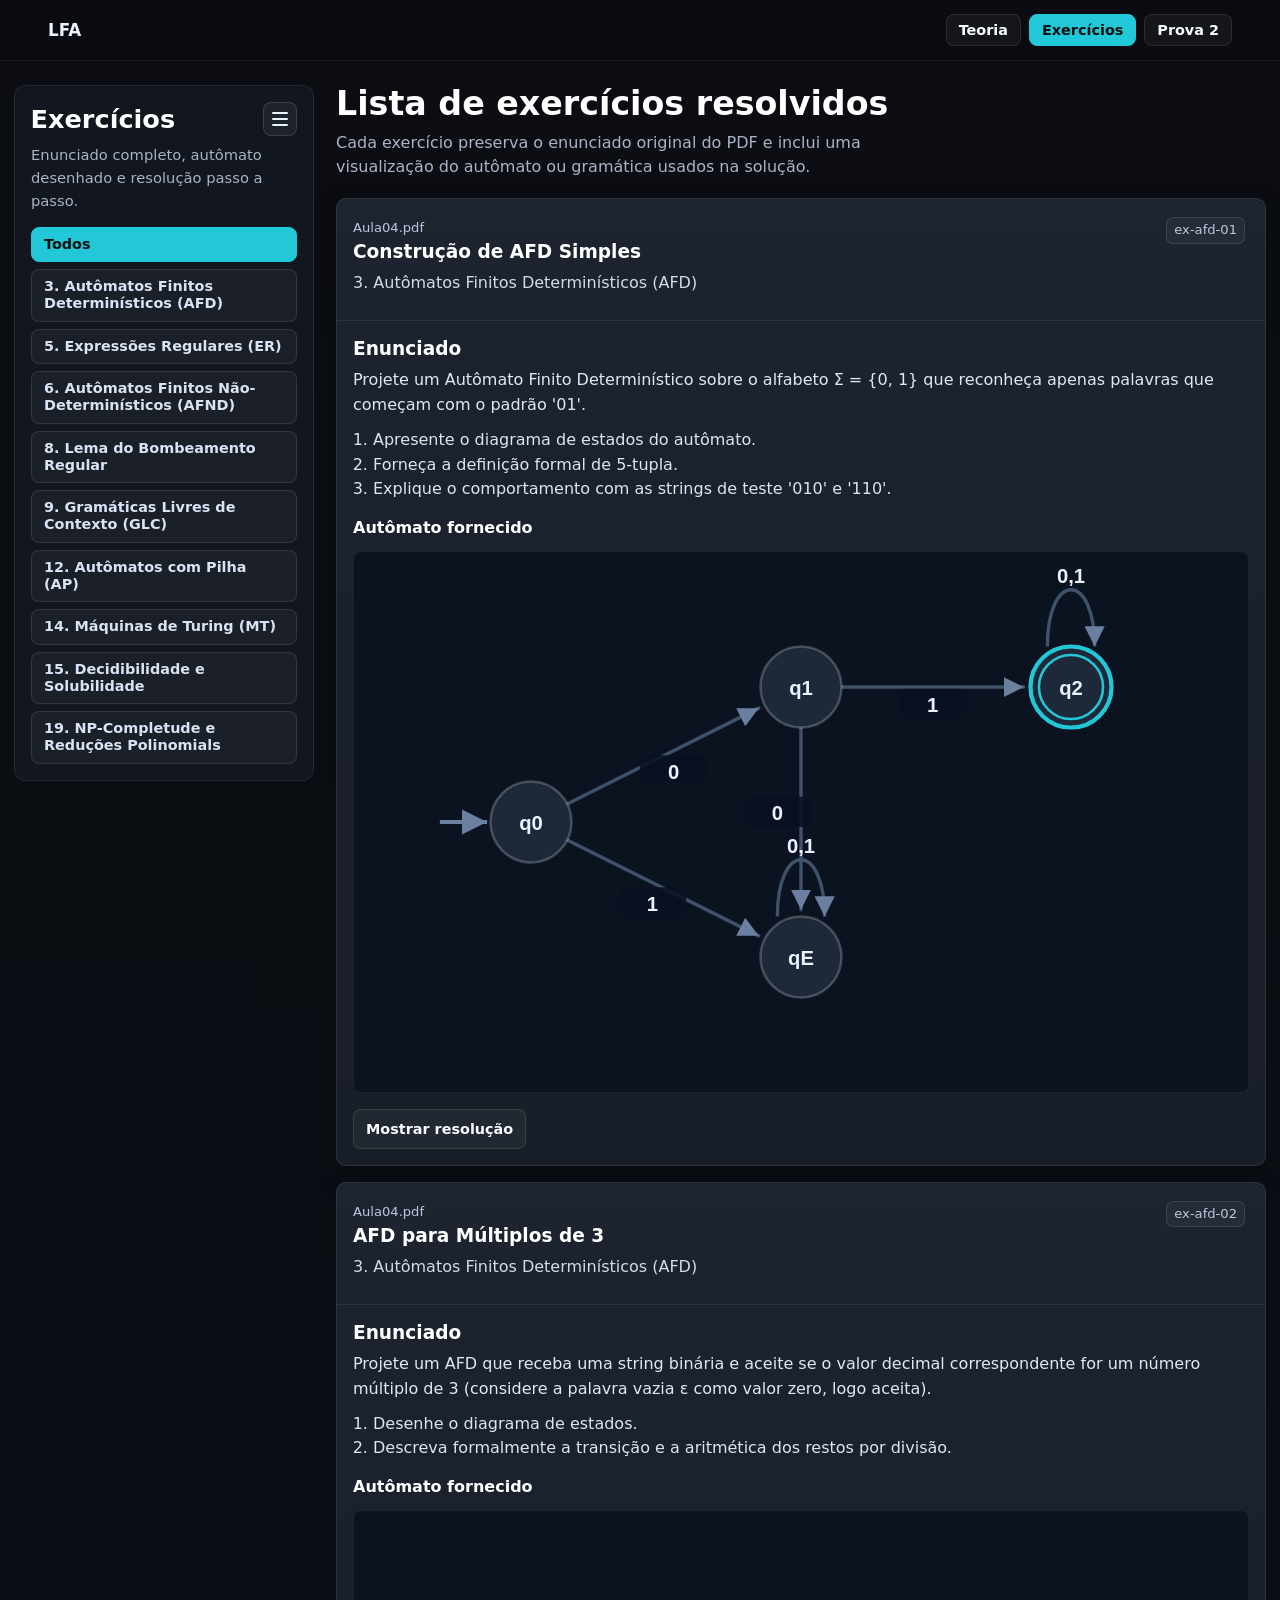
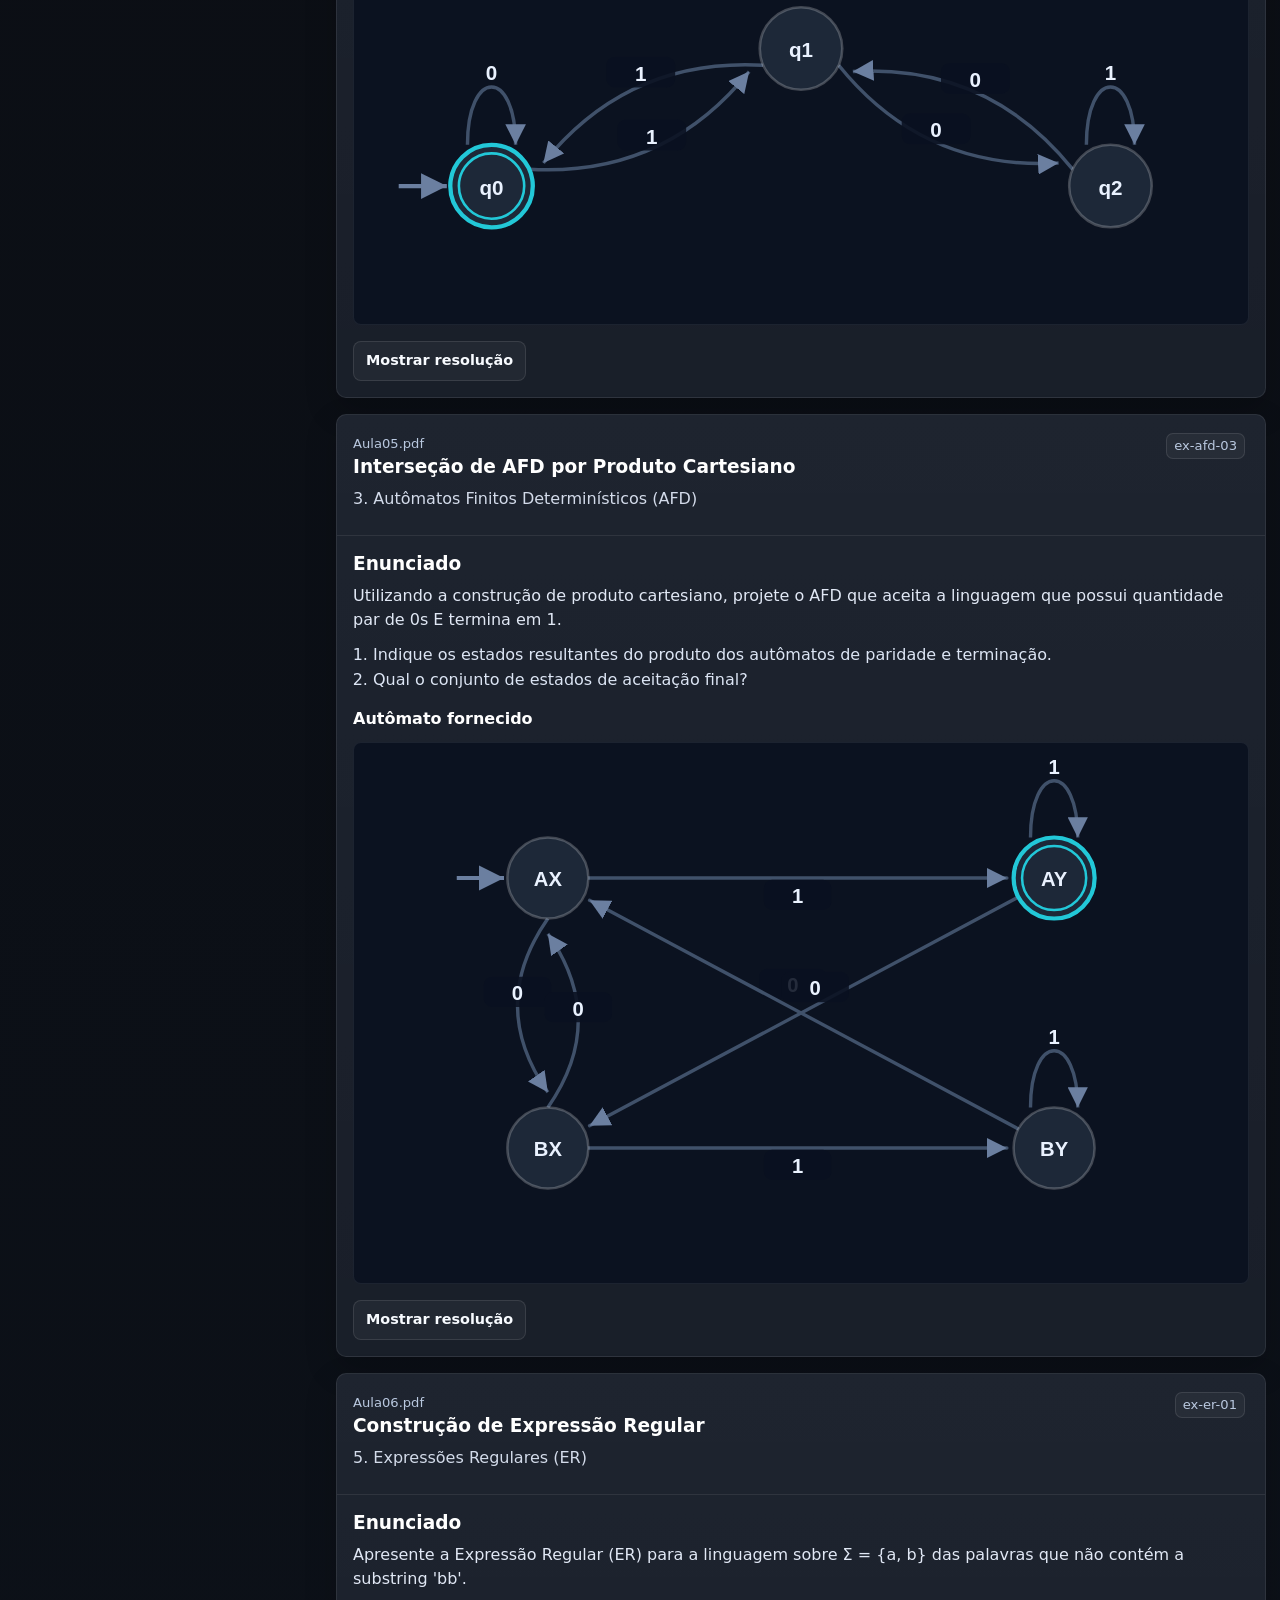
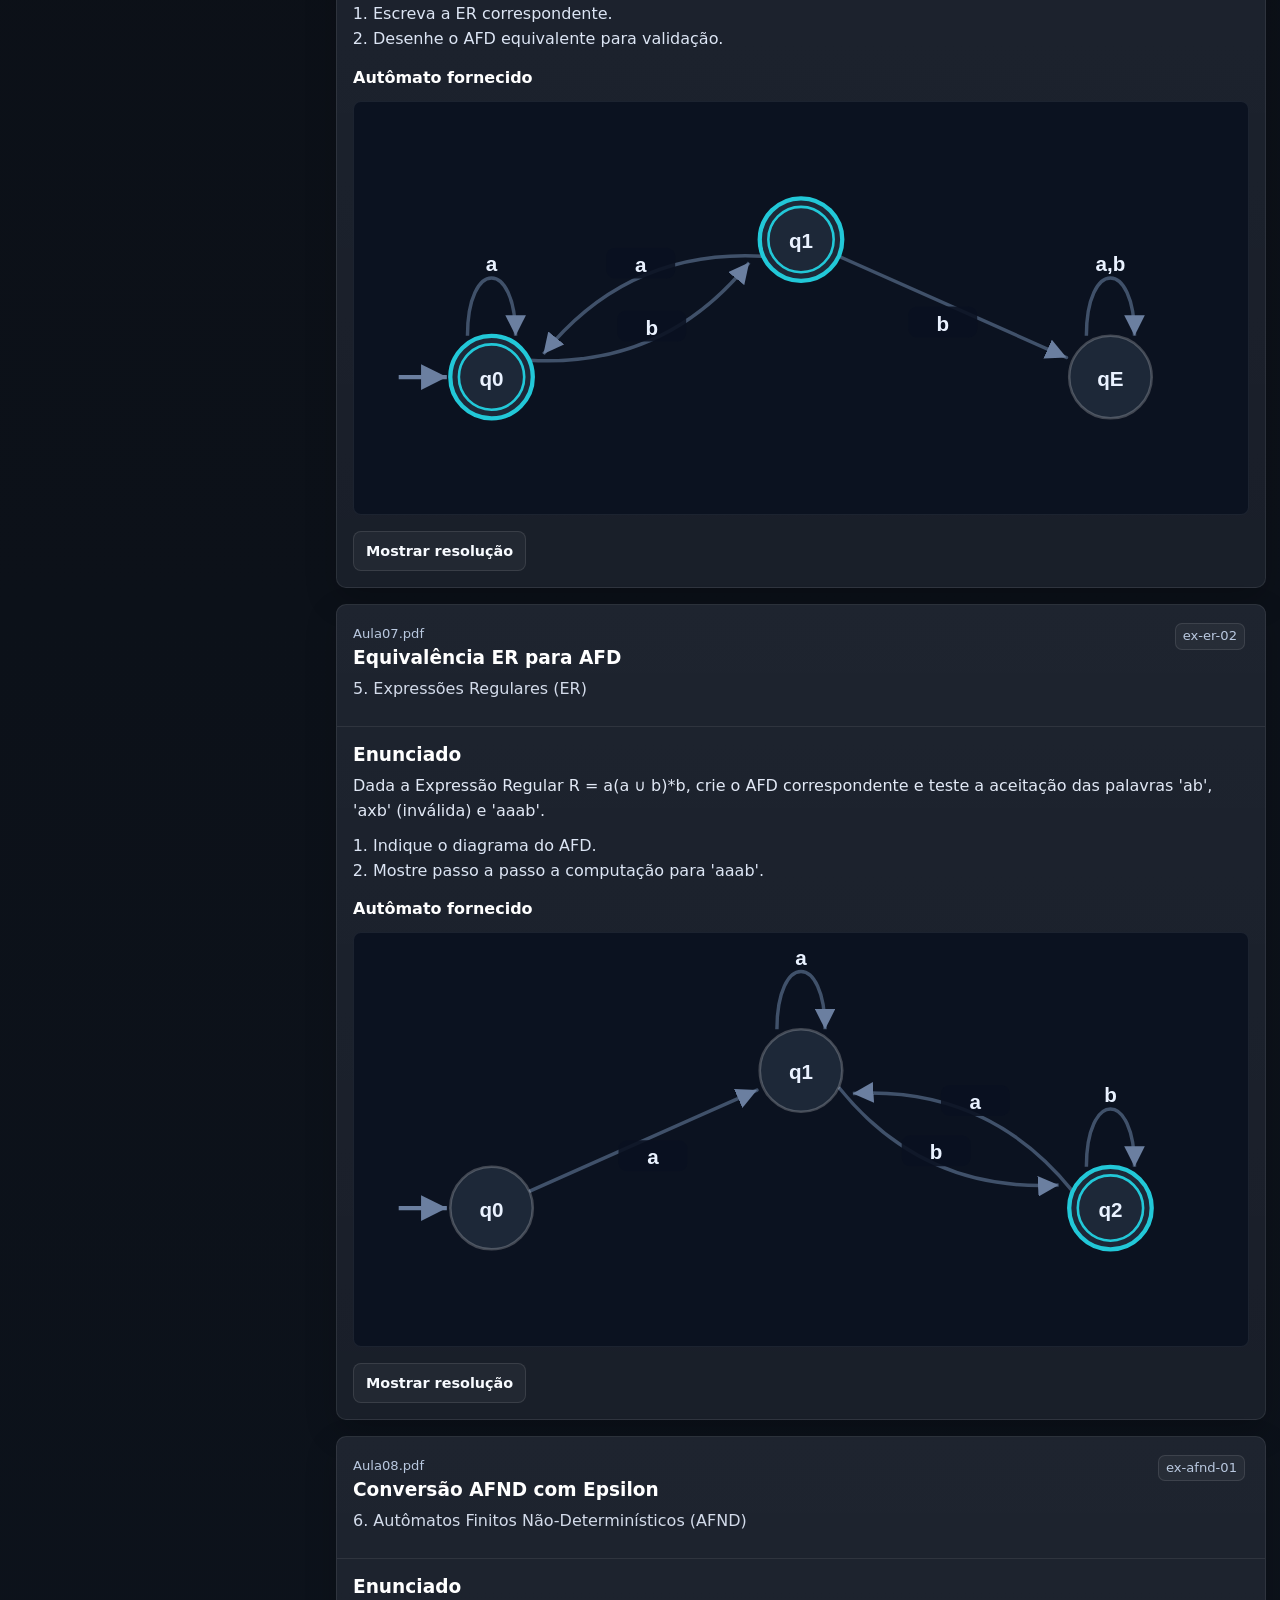
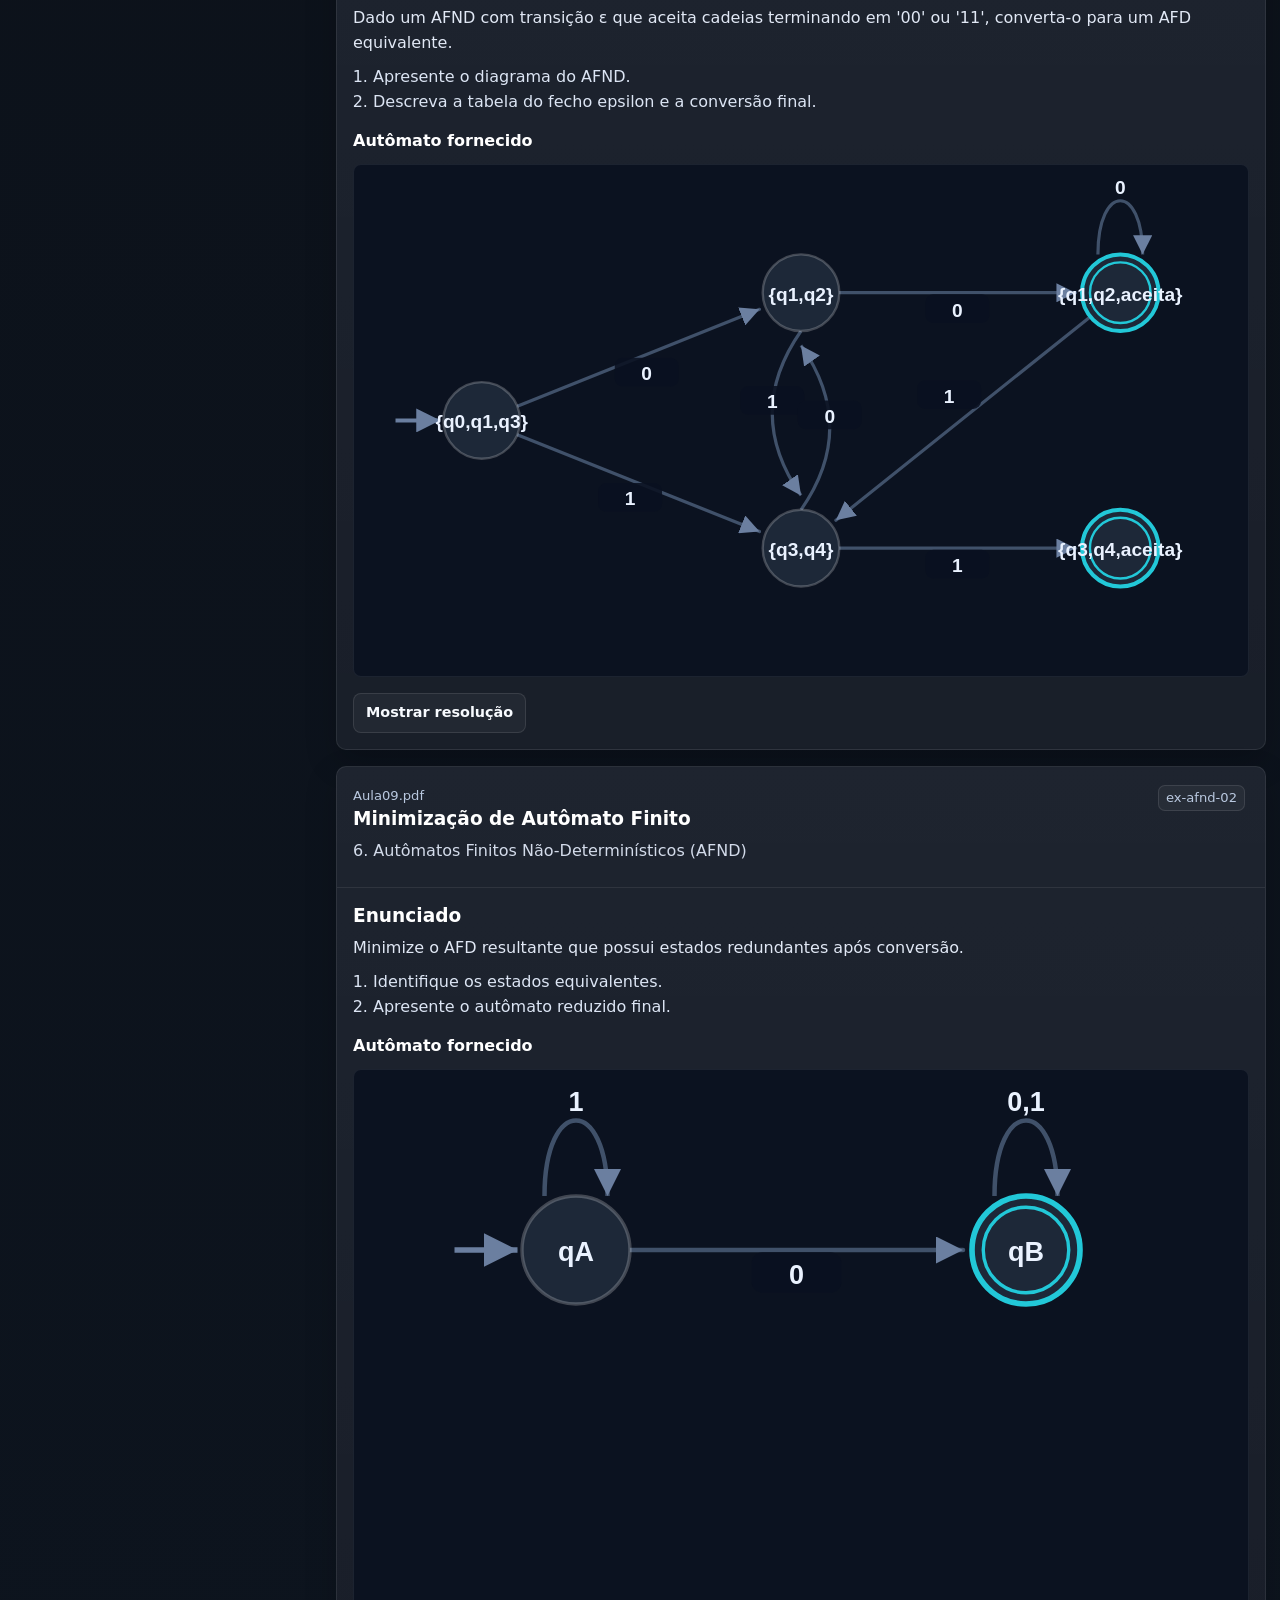
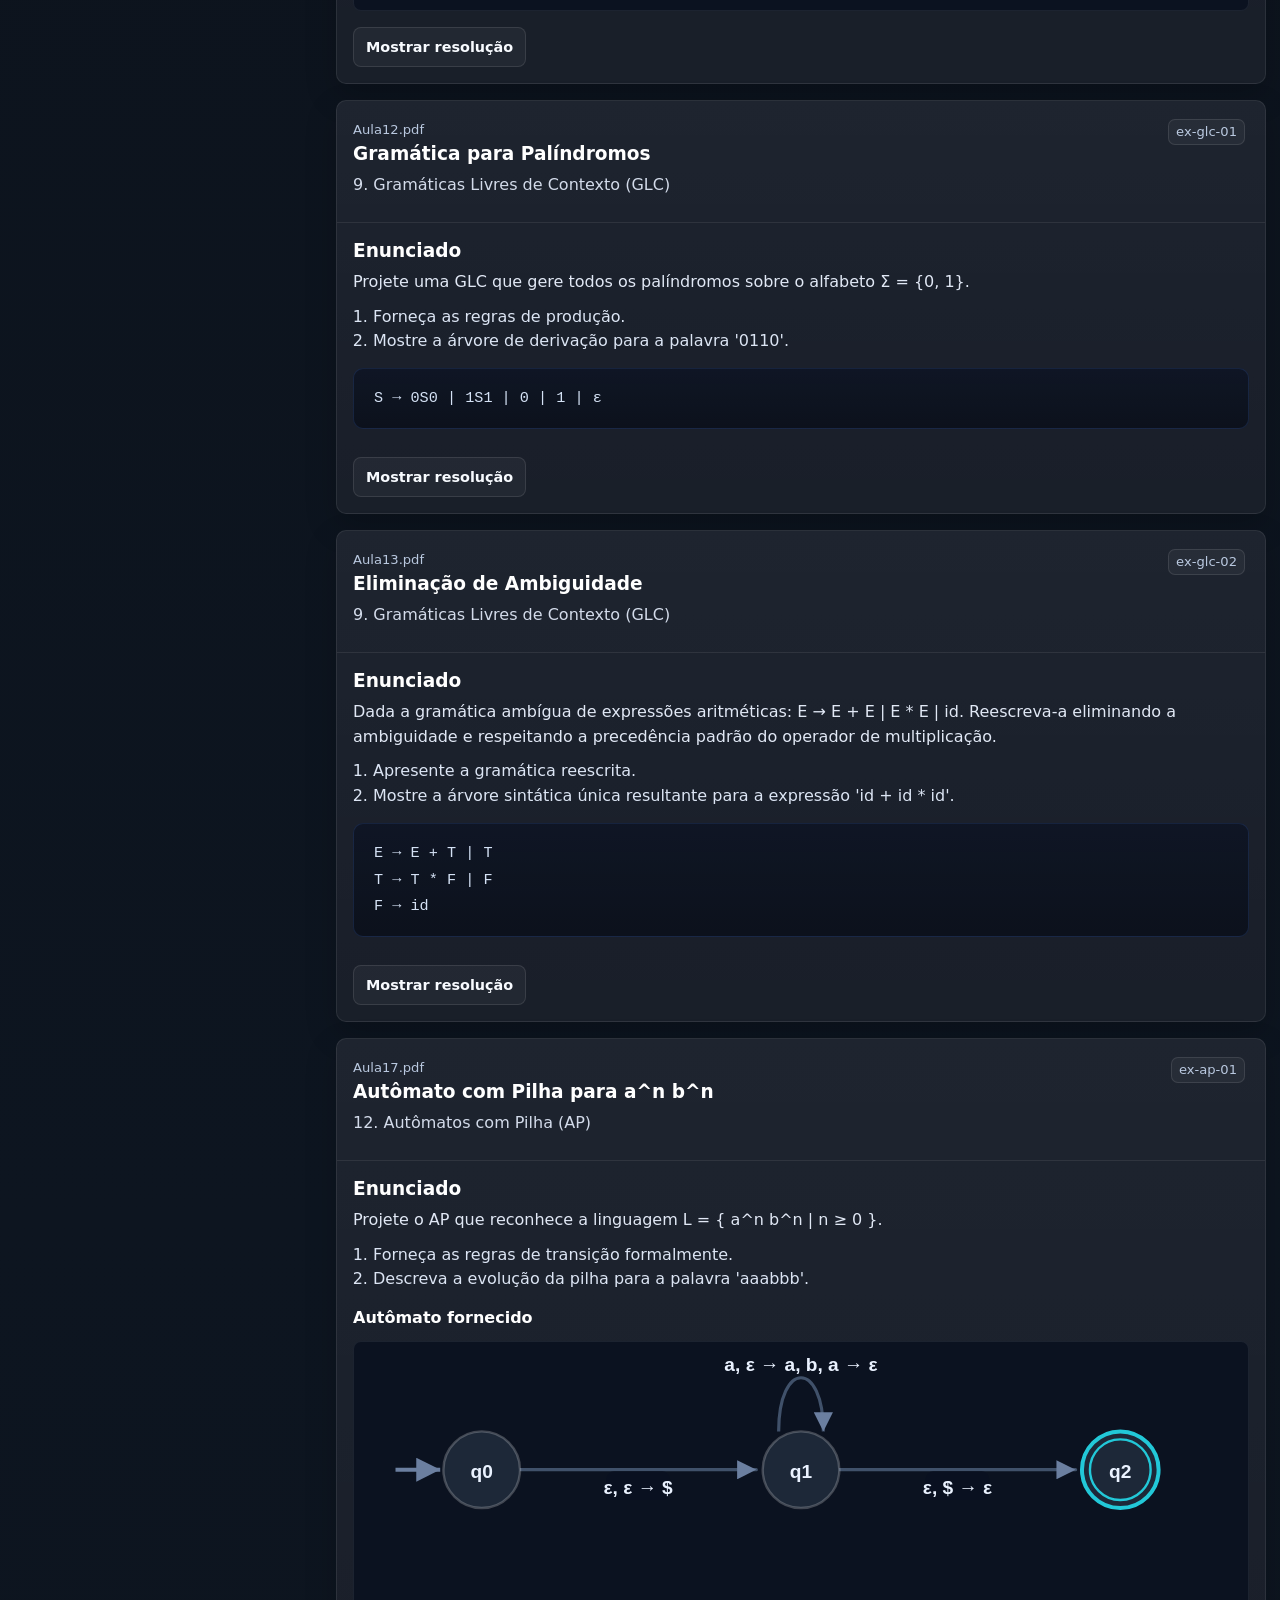
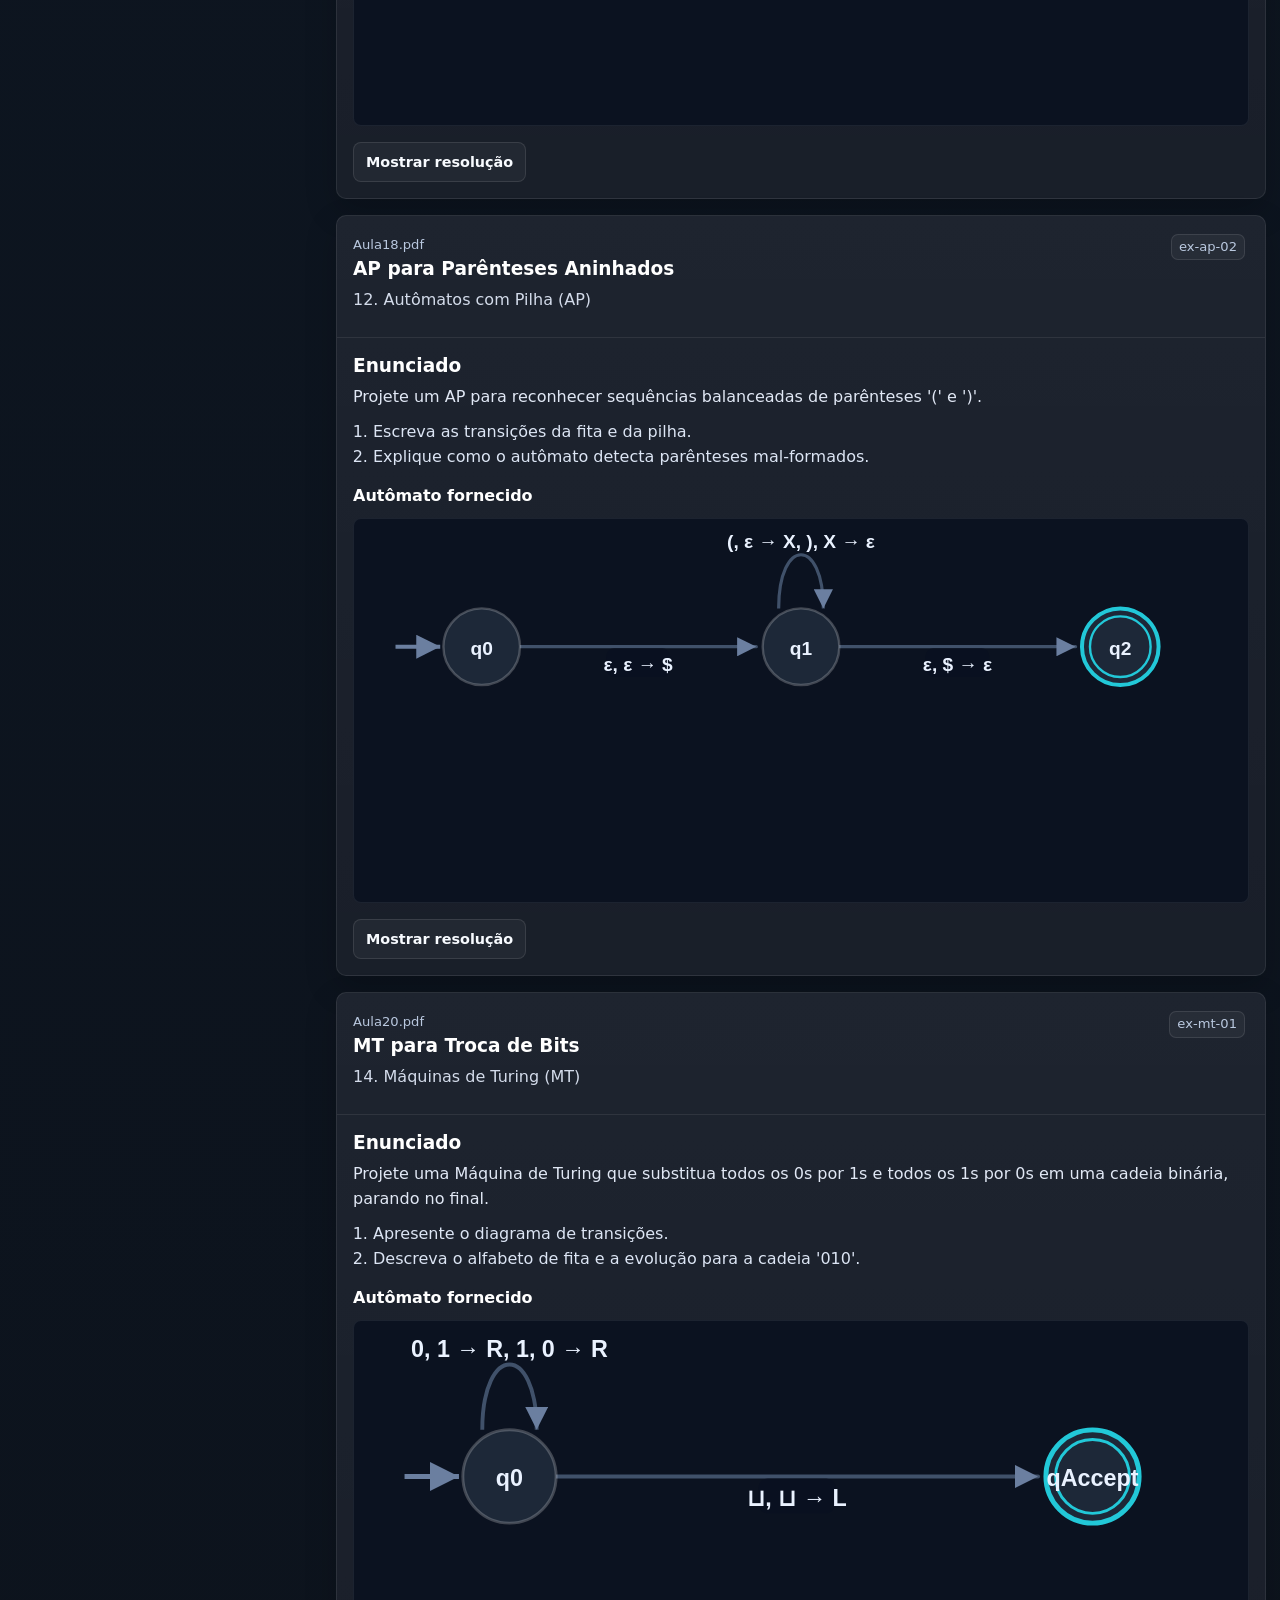
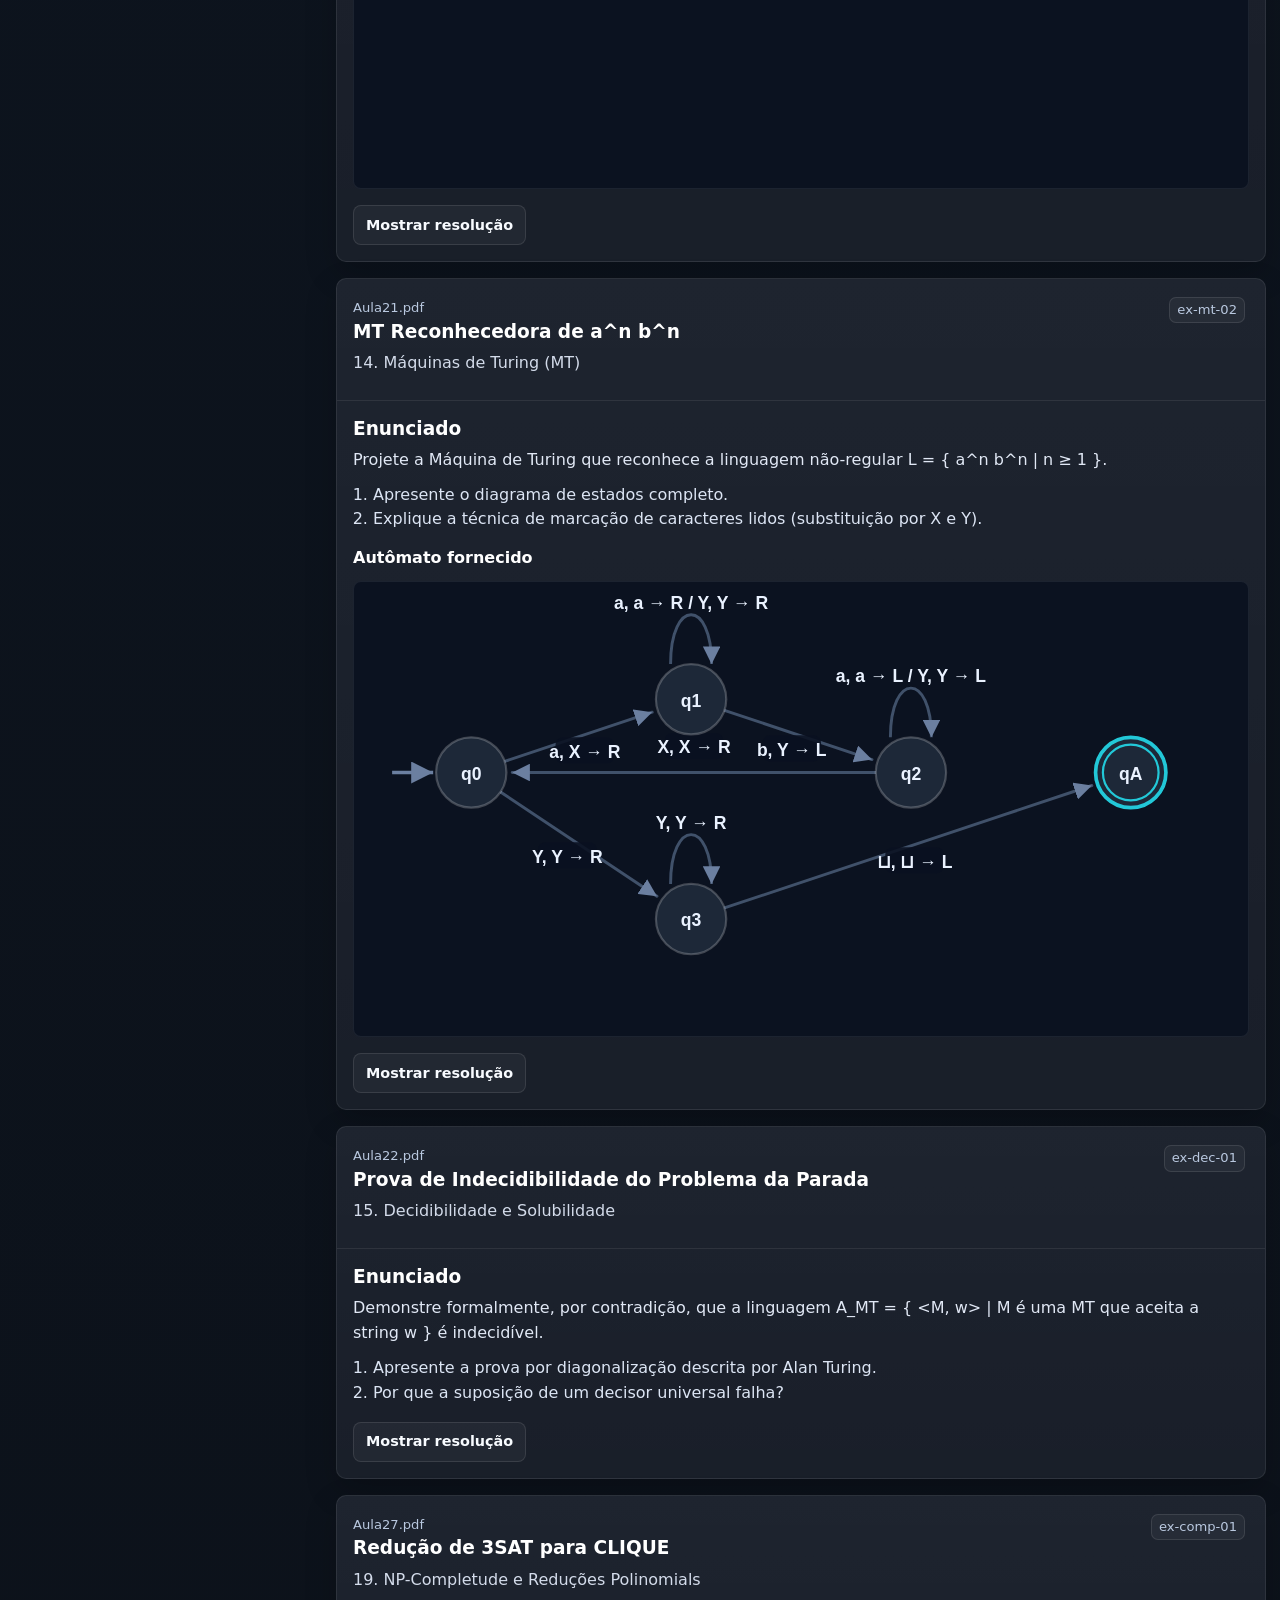
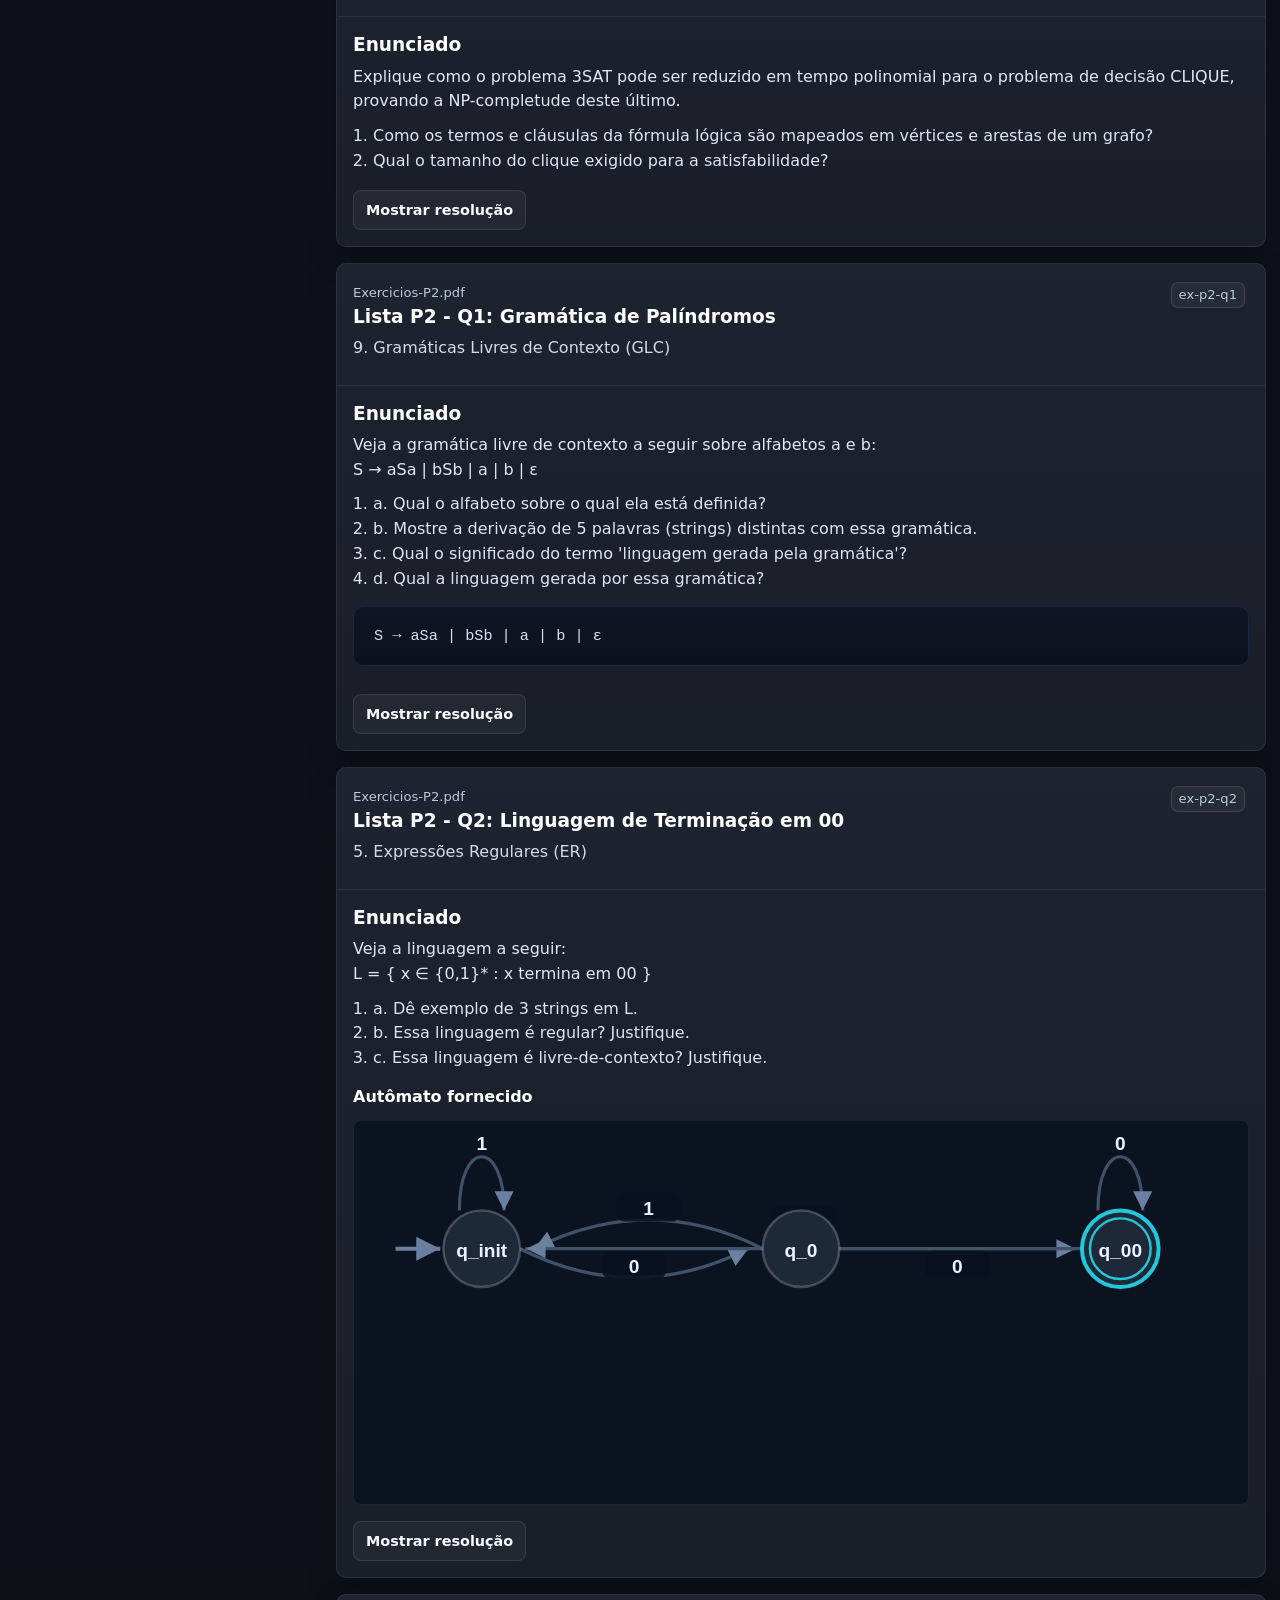
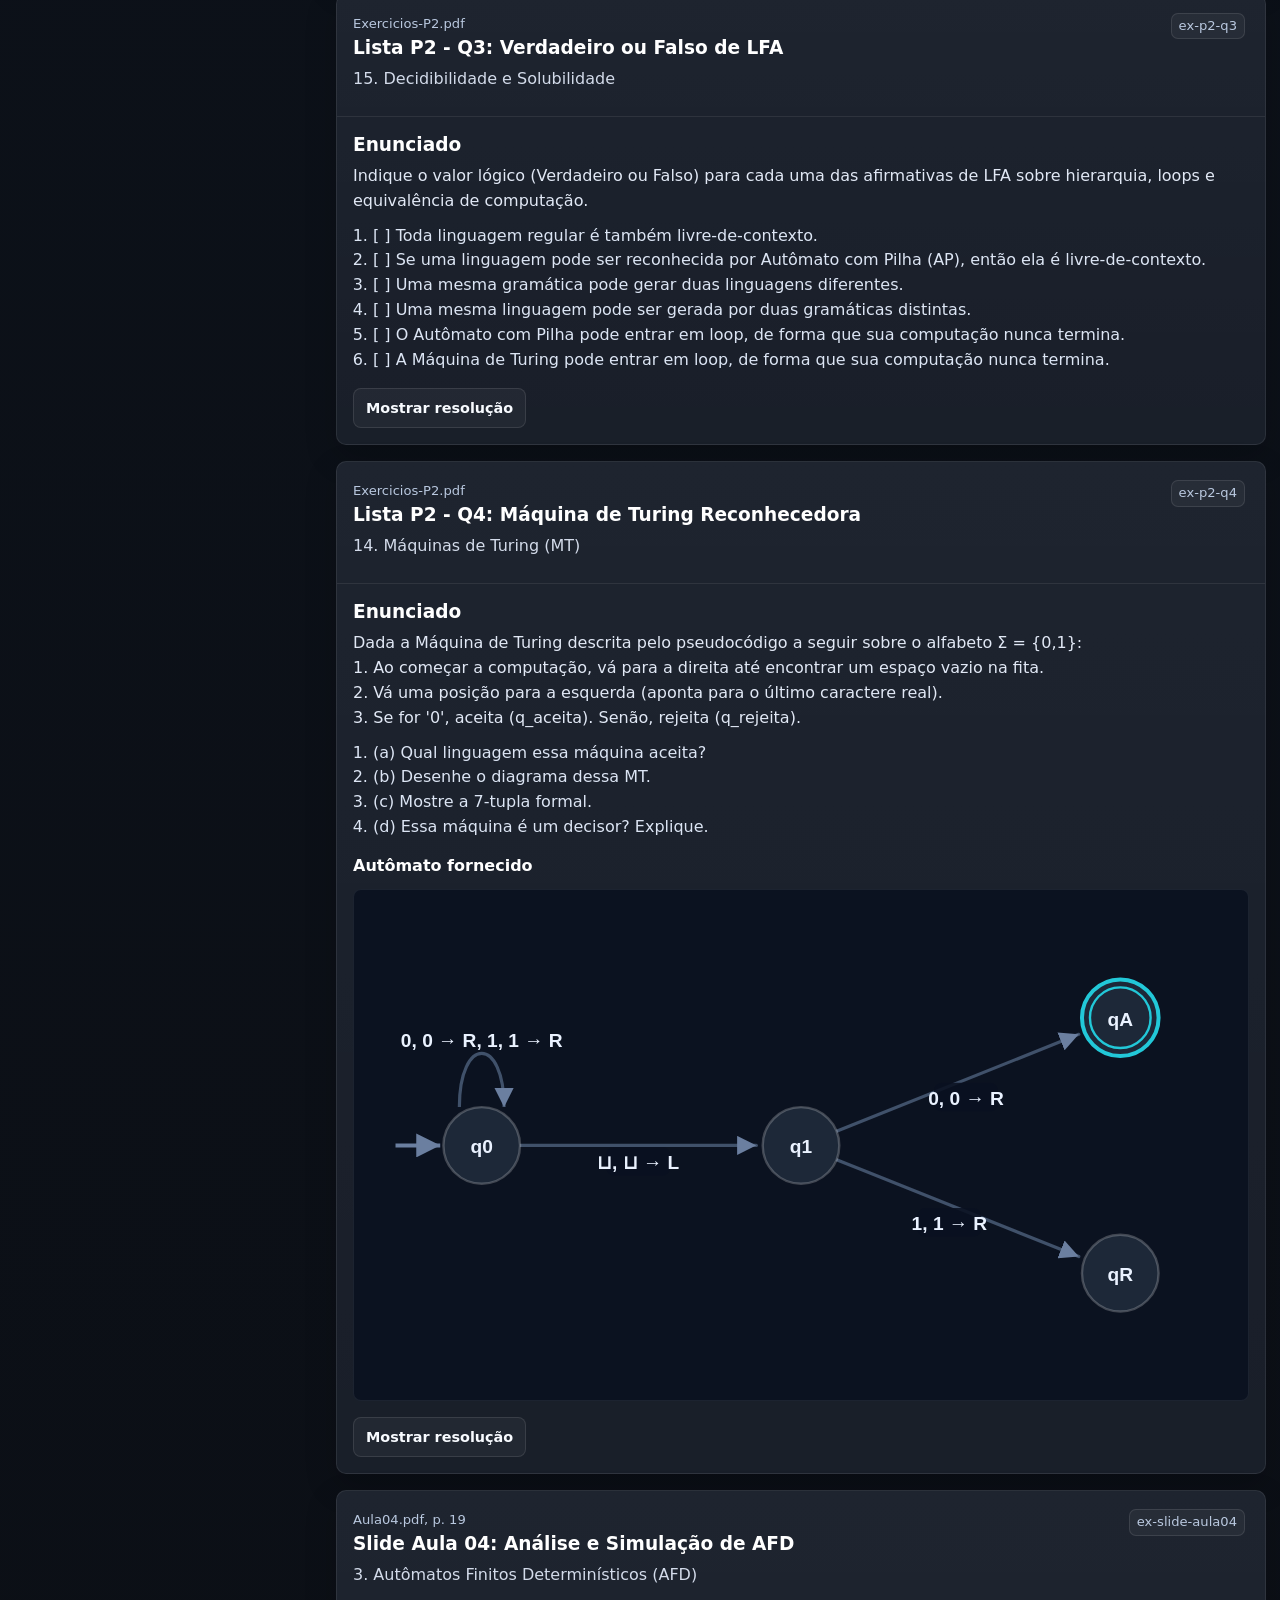
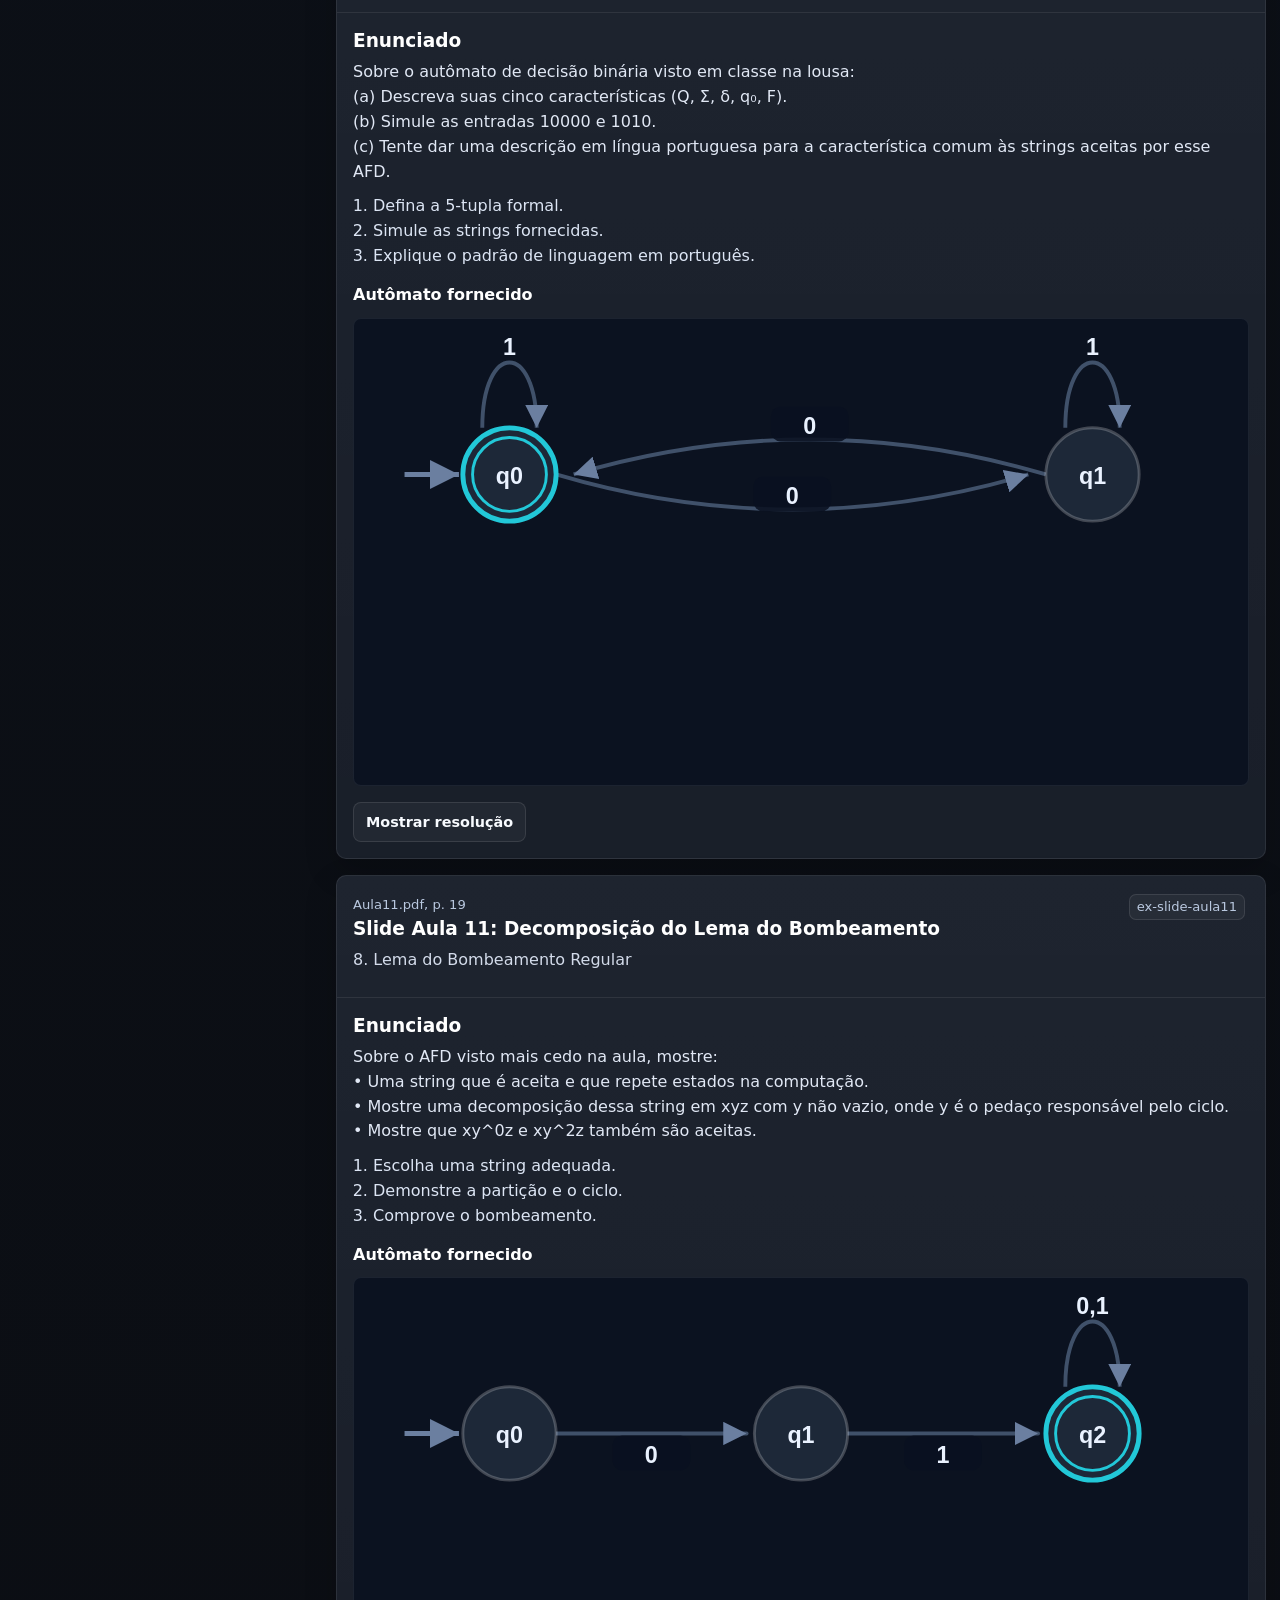
==== commit a98e5fa1: "feat: add prova 2 animated study guide" ====
--- a/exercicios/index.html
+++ b/exercicios/index.html
@@ -14,6 +14,7 @@
     <nav class="main-nav" aria-label="Navegação principal">
       <a href="../teoria/index.html">Teoria</a>
       <a class="active" href="index.html">Exercícios</a>
+      <a href="../prova2/index.html">Prova 2</a>
     </nav>
   </header>
 
--- a/assets/css/site.css
+++ b/assets/css/site.css
@@ -763,6 +763,170 @@
   border-radius:12px;
   padding:20px;
   box-shadow:0 8px 32px rgba(0,0,0,.2);
+}
+
+/* ── Prova 2 Guide ───────────────────────────────────────────────── */
+pre{
+  margin:12px 0;
+  padding:14px 16px;
+  overflow:auto;
+  border:1px solid rgba(255,255,255,.08);
+  border-radius:8px;
+  background:#090e18;
+  color:#dff6ff;
+  font-family:ui-monospace,SFMono-Regular,Menlo,Consolas,monospace;
+  font-size:.92rem;
+  line-height:1.55;
+}
+
+.p2-overview{
+  border-color:rgba(34,200,216,.18);
+  background:
+    radial-gradient(circle at 16% 0%,rgba(34,200,216,.12),transparent 34%),
+    linear-gradient(180deg,rgba(255,255,255,.05),rgba(255,255,255,.015)),
+    var(--panel);
+}
+.p2-overview h2{margin:4px 0 10px}
+.p2-pillrow{display:flex;flex-wrap:wrap;gap:8px;margin:16px 0}
+.p2-section{scroll-margin-top:92px}
+.p2-section + .p2-section{margin-top:16px}
+.p2-section h2{margin:6px 0 8px}
+.p2-rich-text h3{
+  margin:18px 0 8px;
+  font-size:1.04rem;
+}
+.p2-rich-text ul,.p2-rich-text ol{
+  color:#d7dfec;
+  padding-left:20px;
+}
+.p2-rich-text li{margin:6px 0}
+.p2-topic-link{
+  display:inline-flex;
+  align-items:center;
+  width:max-content;
+  max-width:100%;
+  margin:6px 0 14px;
+  padding:6px 9px;
+  border:1px solid rgba(34,200,216,.2);
+  border-radius:8px;
+  background:rgba(34,200,216,.07);
+  color:#dffbff;
+  font-size:.86rem;
+  font-weight:750;
+}
+.p2-mini-grid{
+  display:grid;
+  grid-template-columns:repeat(2,minmax(0,1fr));
+  gap:12px;
+  margin:14px 0;
+}
+.p2-mini-grid.three{grid-template-columns:repeat(3,minmax(0,1fr))}
+.p2-mini{
+  border:1px solid rgba(255,255,255,.08);
+  border-radius:8px;
+  background:rgba(255,255,255,.035);
+  padding:12px;
+}
+.p2-mini strong{display:block;color:#fff;margin-bottom:4px}
+.p2-mini p{font-size:.92rem}
+.p2-note{
+  margin:14px 0;
+  padding:13px 15px;
+  border:1px solid rgba(34,200,216,.2);
+  border-radius:8px;
+  background:rgba(34,200,216,.075);
+  color:#dceeff;
+}
+.p2-note p{margin:0}
+.p2-warn{
+  border-color:rgba(245,165,36,.32);
+  background:rgba(245,165,36,.08);
+}
+.p2-success{
+  border-color:rgba(29,183,127,.32);
+  background:rgba(29,183,127,.08);
+}
+.p2-danger{
+  border-color:rgba(239,75,75,.32);
+  background:rgba(239,75,75,.08);
+}
+.p2-table{
+  width:100%;
+  min-width:640px;
+  border-collapse:collapse;
+  font-size:.92rem;
+}
+.p2-table th,.p2-table td{
+  border:1px solid rgba(255,255,255,.08);
+  padding:10px 12px;
+  vertical-align:top;
+}
+.p2-table th{
+  background:rgba(34,200,216,.12);
+  color:#fff;
+  text-align:left;
+  font-weight:800;
+}
+.p2-table td{
+  background:rgba(255,255,255,.018);
+  color:#d7dfec;
+}
+.p2-visuals{margin-top:14px}
+.p2-checklist{
+  display:grid;
+  grid-template-columns:repeat(2,minmax(0,1fr));
+  gap:8px;
+  margin:16px 0;
+}
+.p2-checklist label{
+  display:flex;
+  gap:9px;
+  align-items:flex-start;
+  min-height:44px;
+  padding:10px 12px;
+  border:1px solid rgba(255,255,255,.08);
+  border-radius:8px;
+  background:rgba(255,255,255,.03);
+  color:#dce7f7;
+}
+.p2-checklist input{
+  flex:0 0 auto;
+  margin-top:3px;
+  accent-color:var(--accent);
+}
+.p2-related{margin-top:16px}
+.p2-related h3{margin-bottom:8px}
+.p2-related-grid{
+  display:grid;
+  grid-template-columns:repeat(auto-fit,minmax(220px,1fr));
+  gap:10px;
+  margin-top:12px;
+}
+.p2-related-link{
+  display:grid;
+  gap:7px;
+  border:1px solid rgba(255,255,255,.08);
+  border-radius:8px;
+  background:rgba(255,255,255,.03);
+  padding:12px;
+}
+.p2-related-link small{
+  color:var(--muted);
+  line-height:1.35;
+}
+.multi-tape-container{
+  display:grid;
+  gap:12px;
+  margin-top:12px;
+}
+.multi-tape-row{
+  display:grid;
+  gap:6px;
+  min-width:0;
+}
+.multi-tape-row strong{
+  color:#fff;
+  font-size:.9rem;
 }
 
 /* ── Pulse animation (for active states) ──────────────────────────── */
@@ -812,6 +976,9 @@
   .tape-display{margin:12px 0}
   .stack-display{max-width:100%;flex-direction:row;flex-wrap:wrap}
   .sim-controls{flex-wrap:wrap}
+  .p2-mini-grid,.p2-mini-grid.three,.p2-checklist{grid-template-columns:1fr}
+  .p2-topic-link{width:100%}
+  .p2-table{min-width:560px}
 }
 
 /* ── Motion preferences ───────────────────────────────────────────── */
